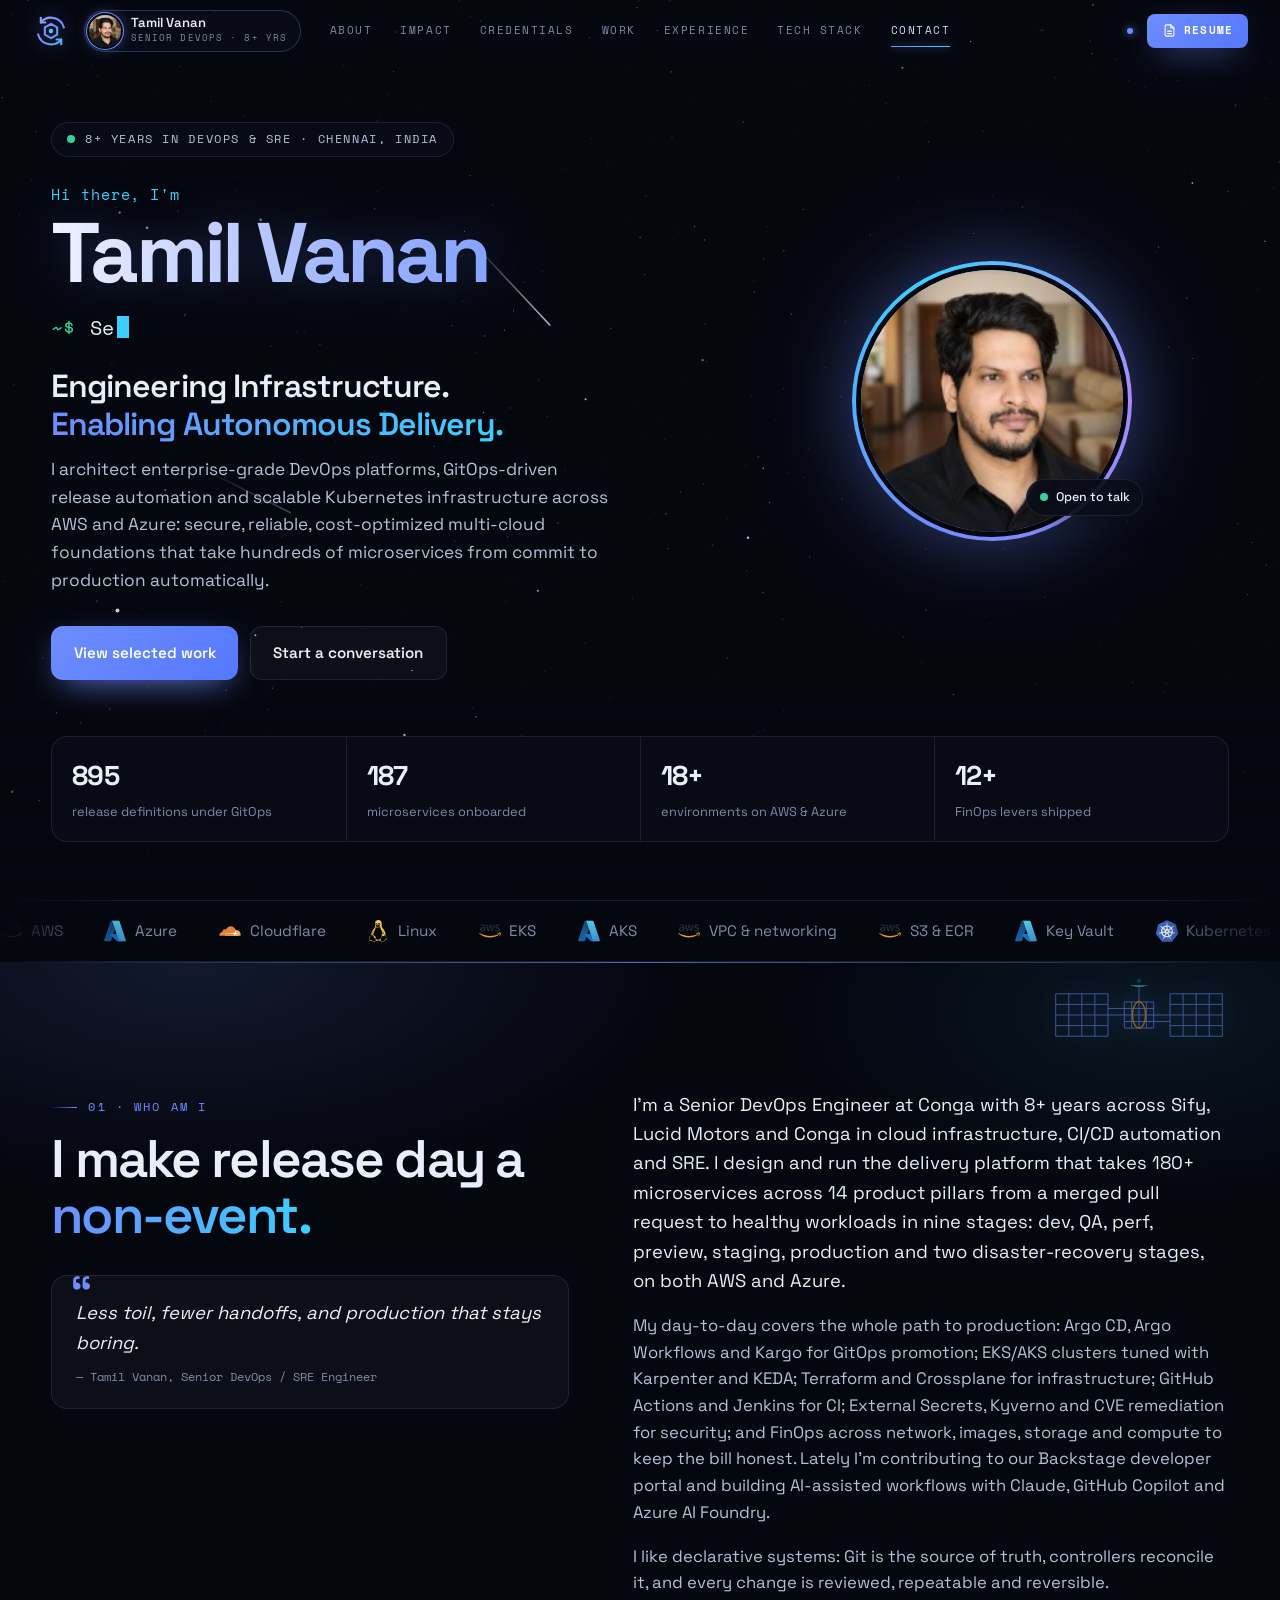
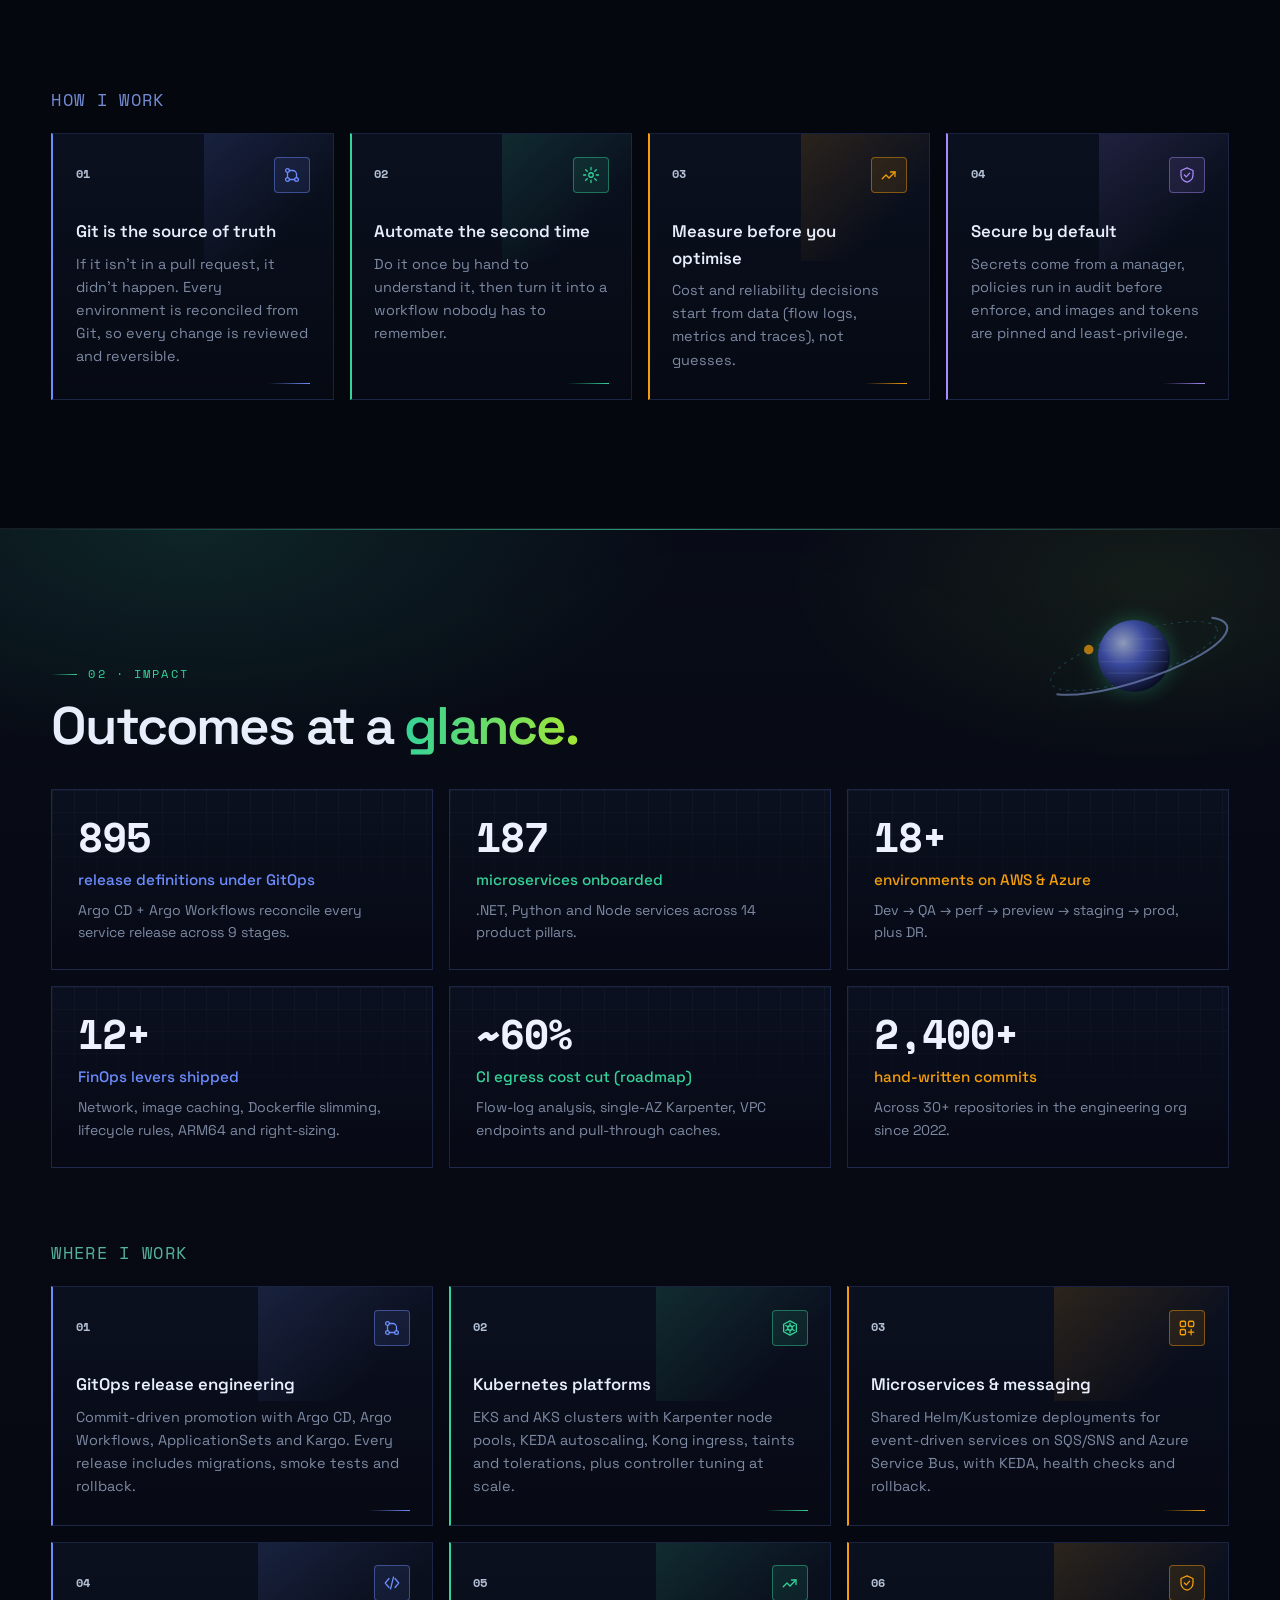
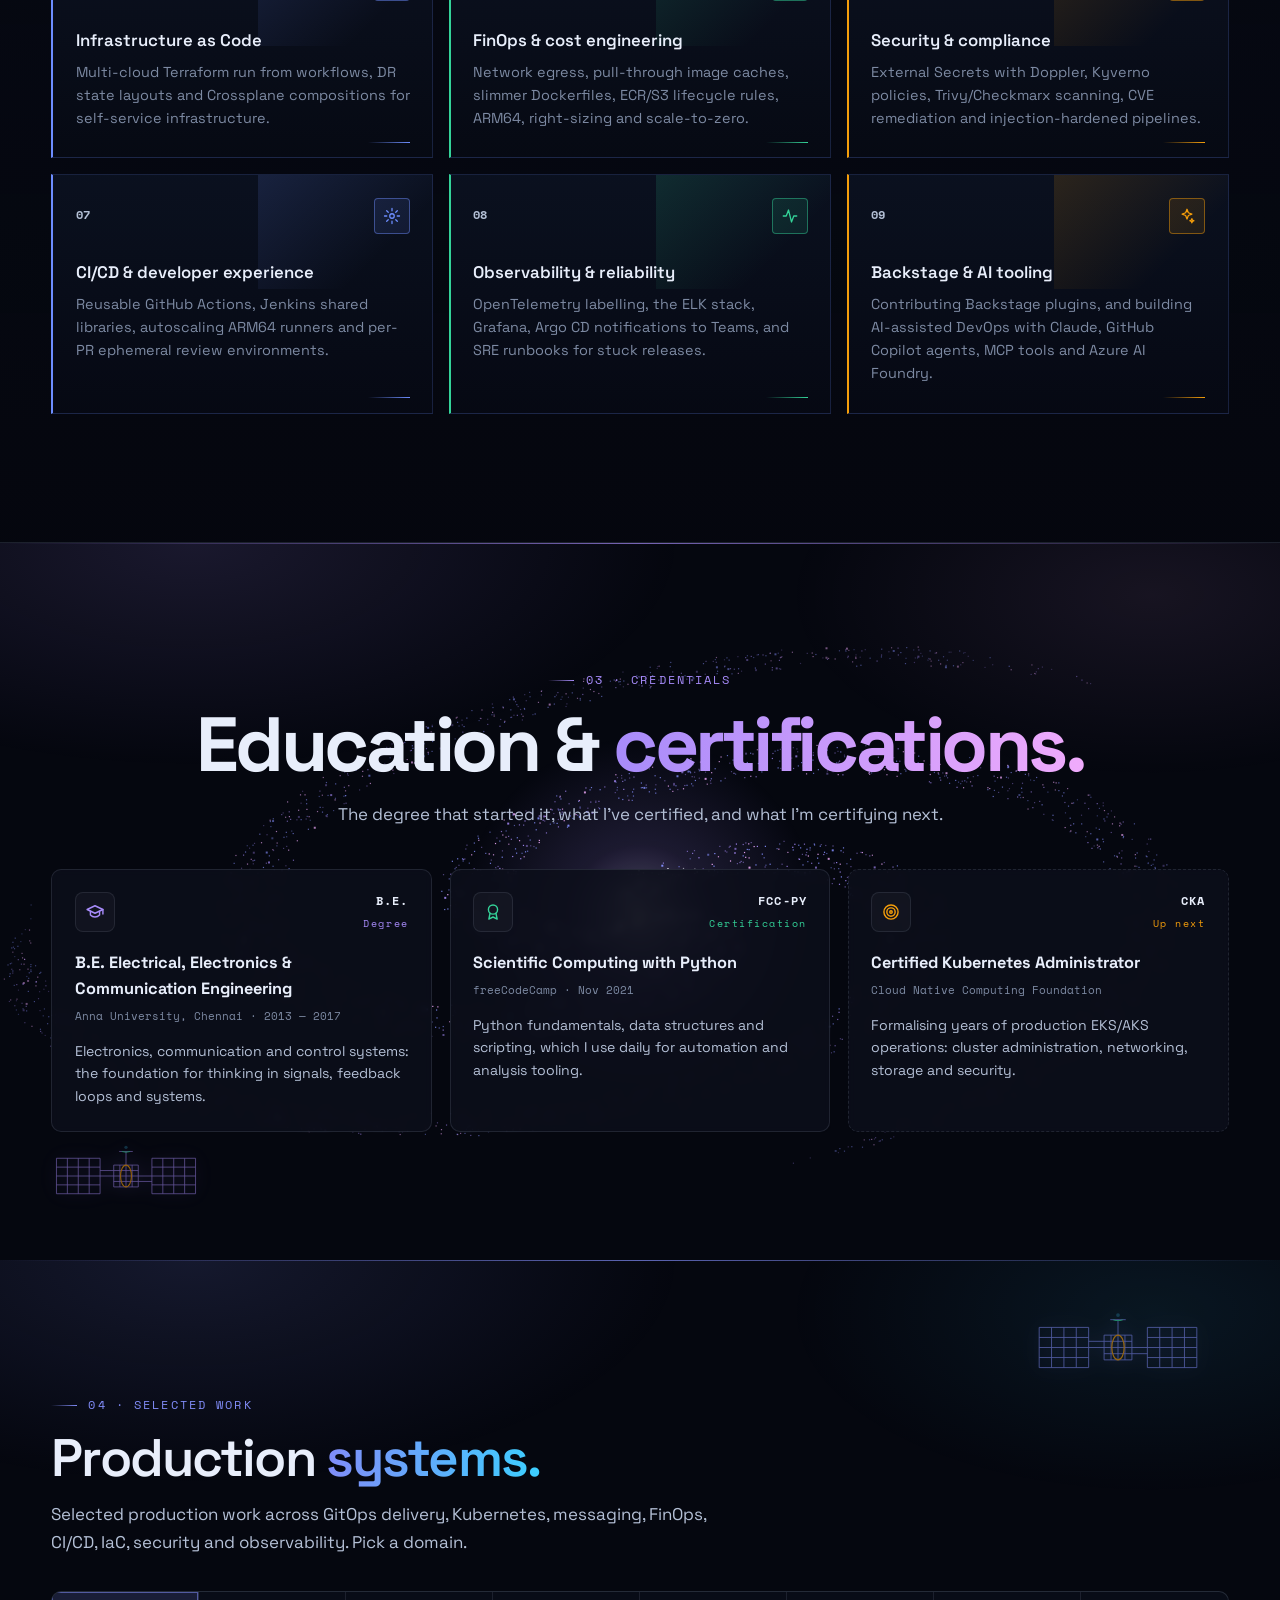
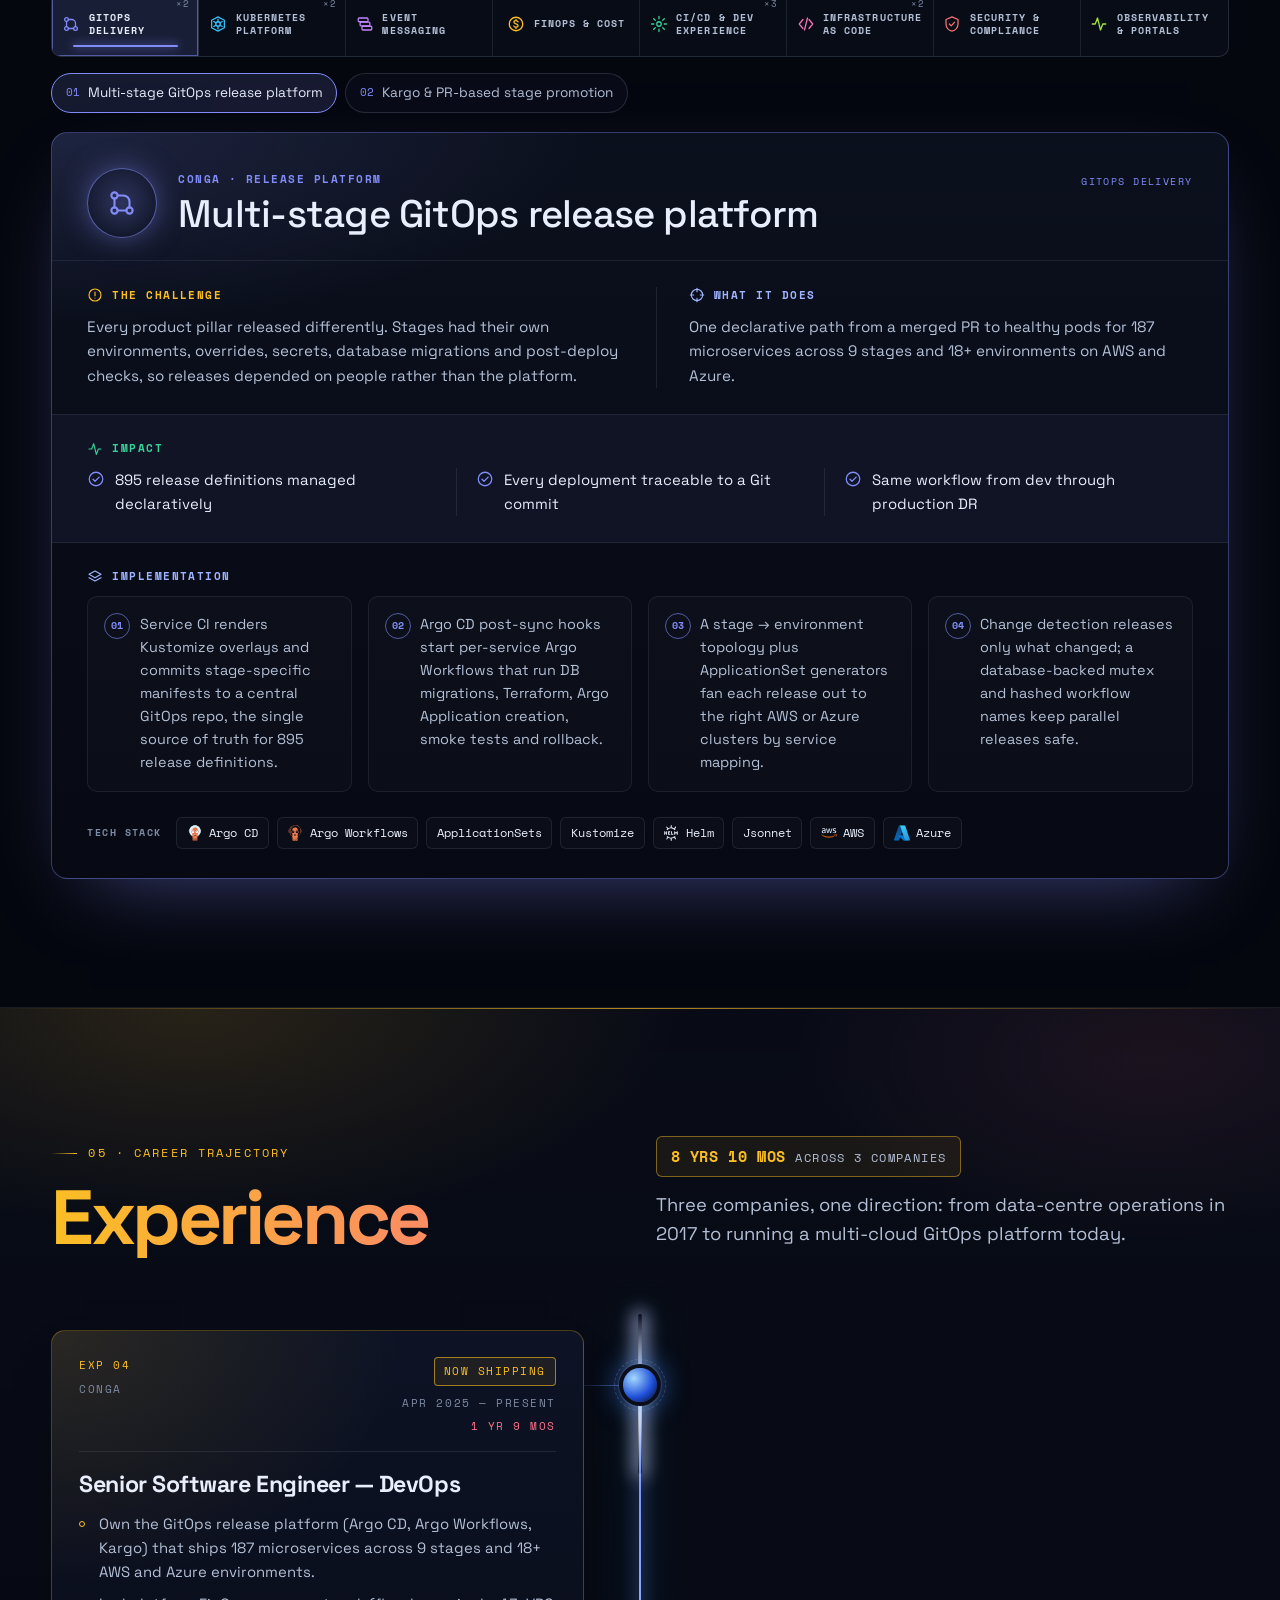
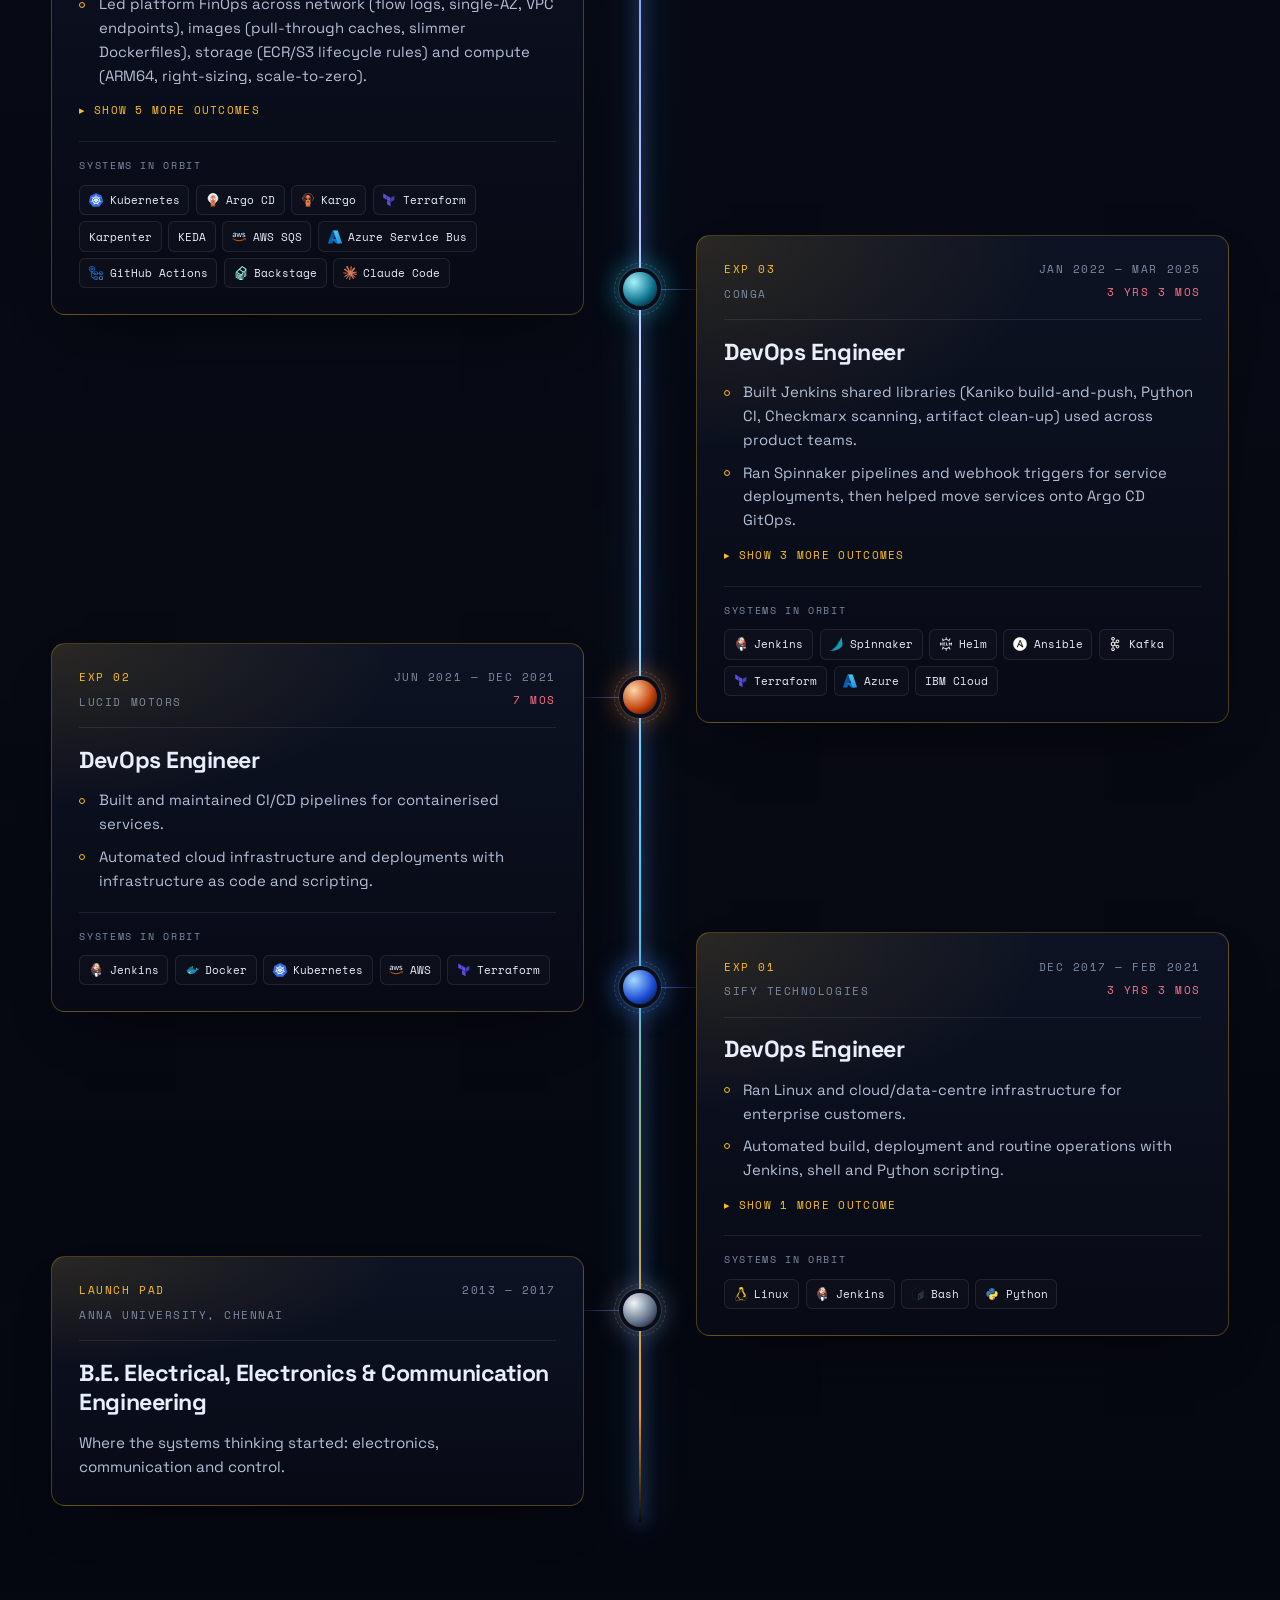
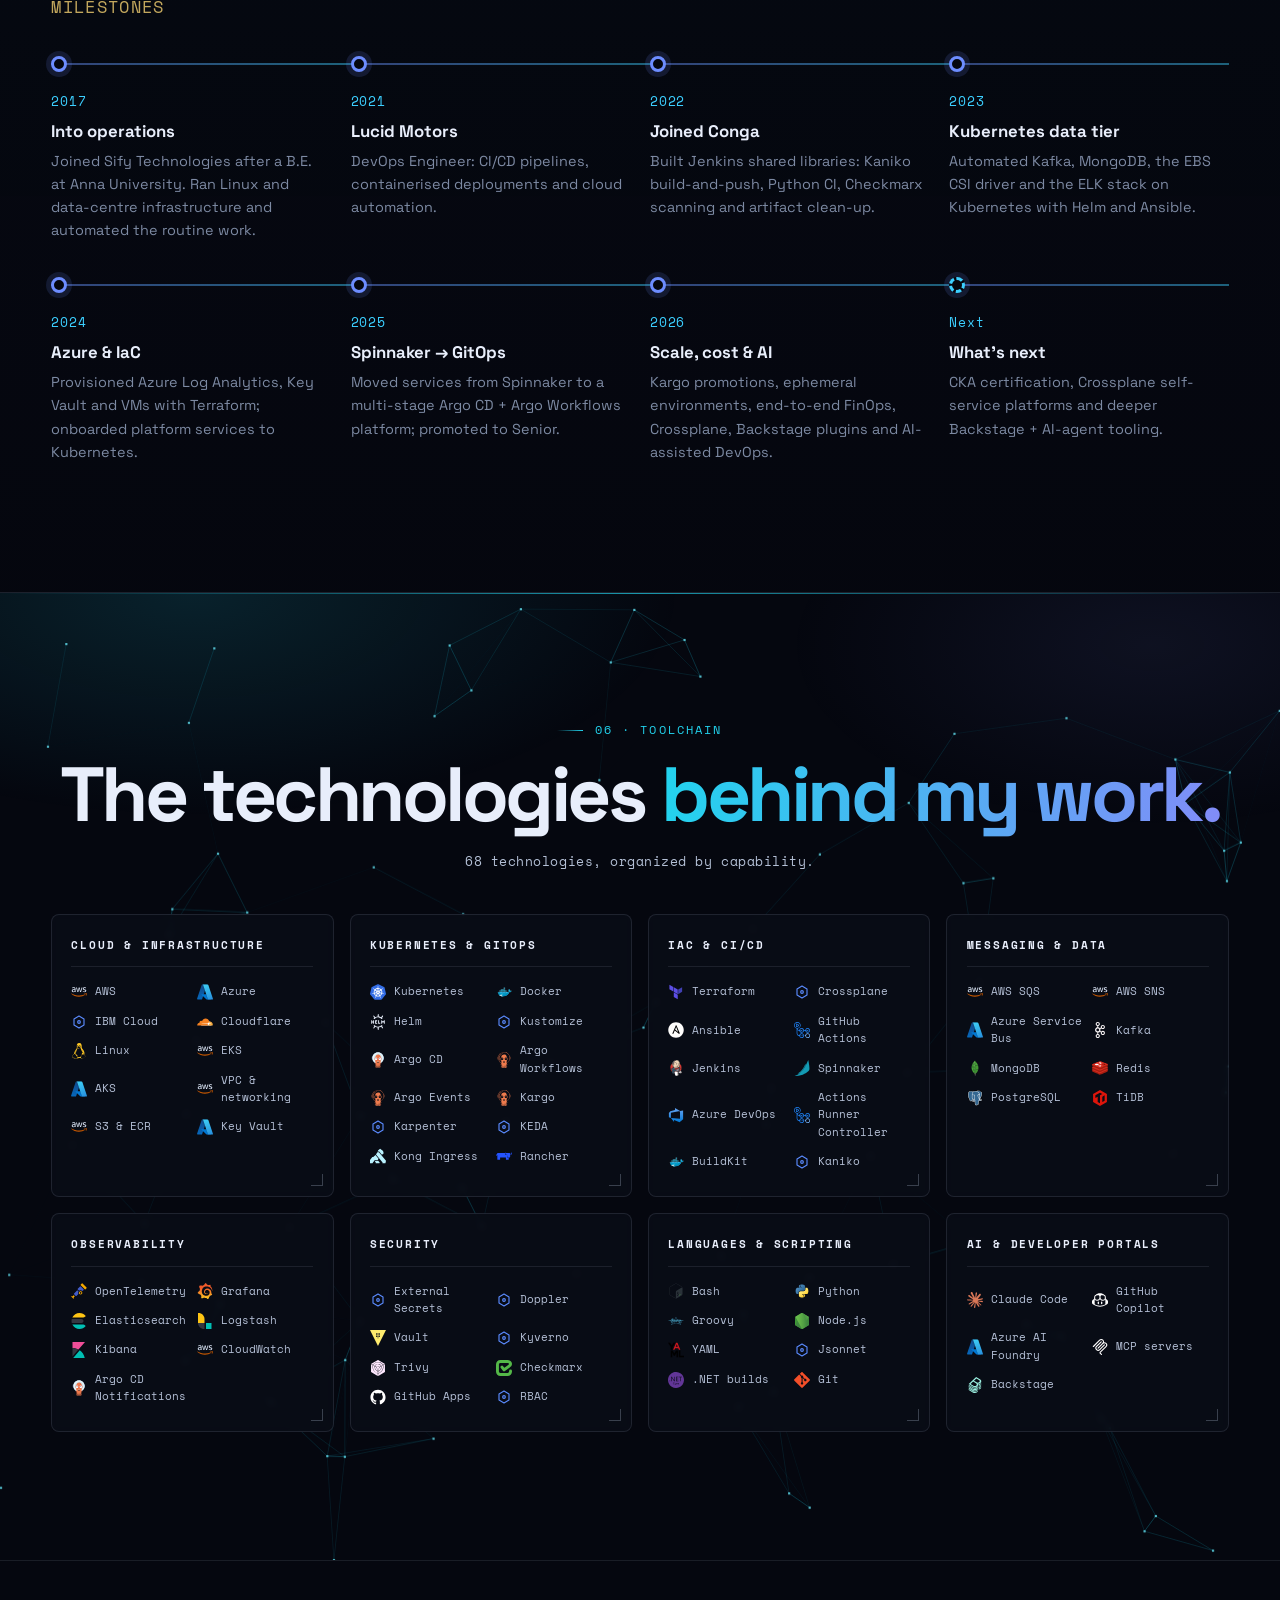
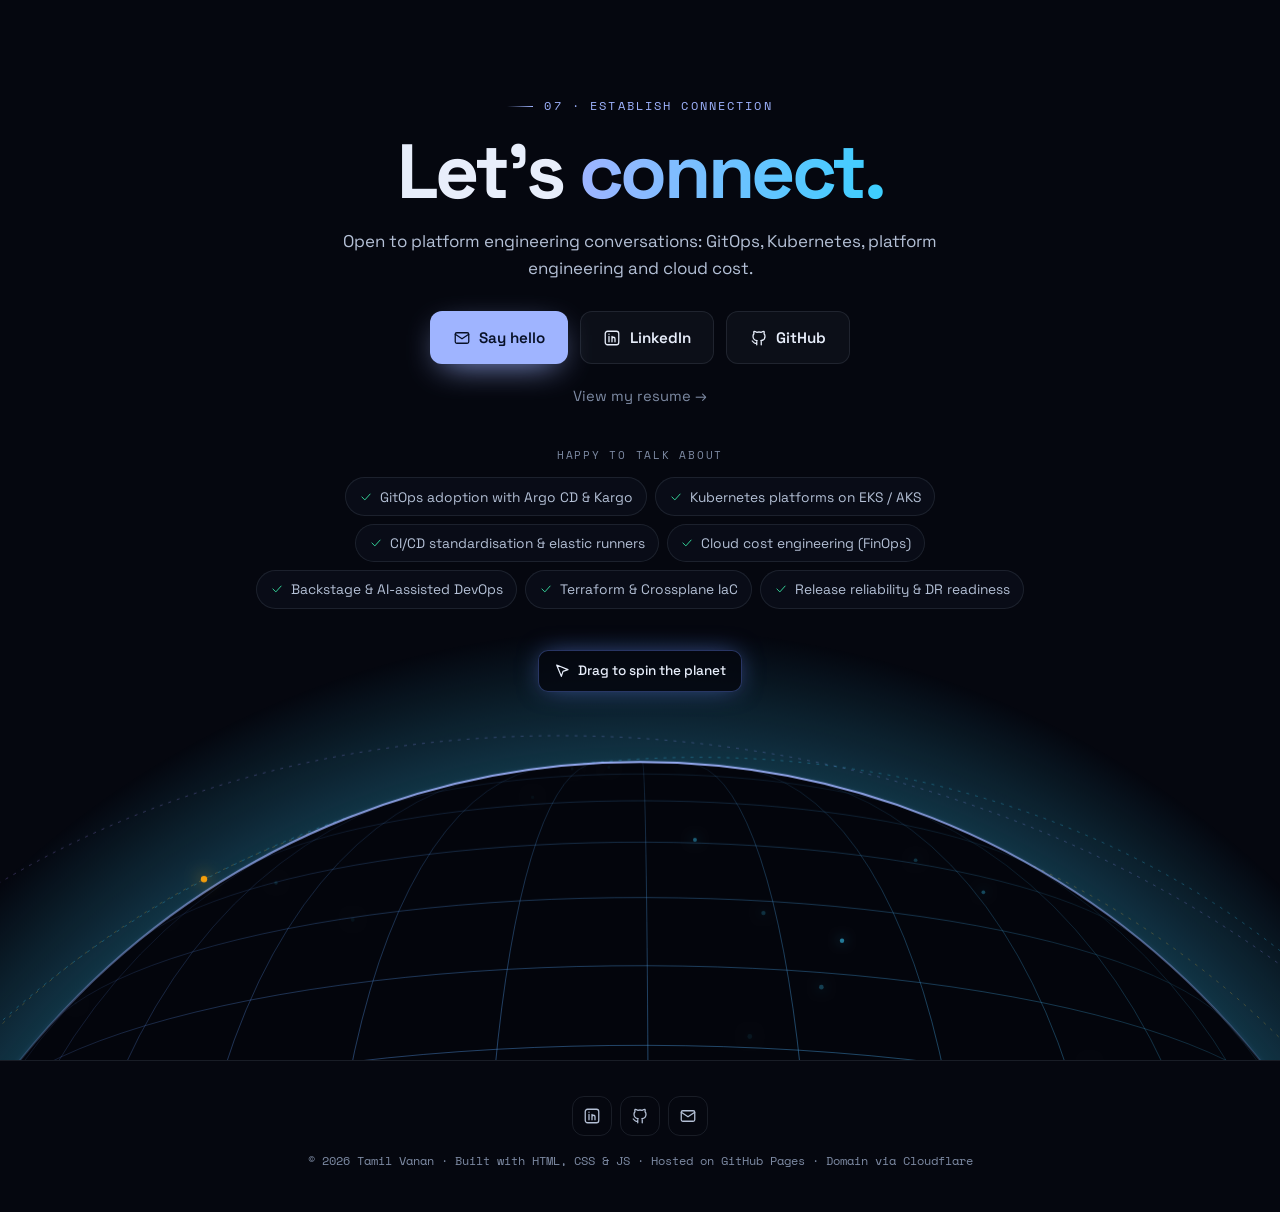
==== designs/orbit/index.html @ c8d8bc0e "Publish portfolio" ====
<!DOCTYPE html>
<html lang="en">
<head>
  <meta charset="UTF-8" />
  <meta name="viewport" content="width=device-width, initial-scale=1.0" />
  <meta name="robots" content="noindex" />
  <meta name="site-root" content="../../" />
  <title>Tamil Vanan — Senior DevOps & SRE Engineer</title>
  <meta name="description" content="Senior DevOps / SRE Engineer architecting GitOps-driven release automation, scalable Kubernetes infrastructure and cost-optimized multi-cloud foundations on AWS and Azure." />
  <meta name="theme-color" content="#05070f" />
  <link rel="icon" href="../../assets/img/favicon.svg" type="image/svg+xml" />
  <link rel="preconnect" href="https://fonts.googleapis.com" />
  <link rel="preconnect" href="https://fonts.gstatic.com" crossorigin />
  <link href="https://fonts.googleapis.com/css2?family=Space+Grotesk:wght@400;500;600;700&family=Space+Mono:wght@400;700&display=swap" rel="stylesheet" />
  <link rel="stylesheet" href="../../designs/orbit/style.css" />
</head>
<body>
  <canvas id="space" class="space" aria-hidden="true"></canvas>
  <svg width="0" height="0" style="position:absolute" aria-hidden="true">
    <defs>
      <symbol id="sat" viewBox="0 0 220 120">
        <g fill="none" stroke="currentColor" stroke-width="1.1" stroke-linejoin="round">
          <path d="M8 34h64v52H8zM8 47h64M8 60h64M8 73h64M24 34v52M40 34v52M56 34v52"/>
          <path d="M148 34h64v52h-64zM148 47h64M148 60h64M148 73h64M164 34v52M180 34v52M196 34v52"/>
          <path d="M72 60h20M128 60h20M72 52h20M128 68h20"/>
          <path d="M92 44h36v32H92zM92 52h36M92 60h36M92 68h36M101 44v32M110 44v32M119 44v32"/>
          <path d="M110 44V24M100 24h20"/>
        </g>
        <ellipse cx="110" cy="60" rx="8" ry="16" fill="none" stroke="#f59e0b" stroke-width="1.6"/>
        <path d="M104 24a12 8 0 0 0 12 0" fill="none" stroke="#34d399" stroke-width="1.4"/>
        <circle cx="110" cy="18" r="2.4" fill="#3ccfff"><animate attributeName="opacity" values="1;.2;1" dur="1.6s" repeatCount="indefinite"/></circle>
      </symbol>
      <symbol id="ringed" viewBox="0 0 200 200">
        <defs>
          <radialGradient id="rgBody" cx="35%" cy="32%" r="70%"><stop offset="0" stop-color="#c4d3ff"/><stop offset=".45" stop-color="#4c5fd5"/><stop offset="1" stop-color="#0b1030"/></radialGradient>
        </defs>
        <ellipse cx="100" cy="100" rx="92" ry="24" fill="none" stroke="#3ccfff" stroke-opacity=".35" stroke-dasharray="3 5" transform="rotate(-18 100 100)"/>
        <circle cx="100" cy="100" r="38" fill="url(#rgBody)"/>
        <path d="M66 94h68M64 106h72M70 82h60M72 118h56" stroke="#9fb4ff" stroke-opacity=".25" fill="none"/>
        <path d="M10 113a92 24 0 0 0 180 -26" fill="none" stroke="#9fb4ff" stroke-opacity=".7" stroke-width="2.2" transform="rotate(-18 100 100)"/>
        <g transform="rotate(-18 100 100)">
          <circle r="5" fill="#f59e0b"><animateMotion dur="11s" repeatCount="indefinite" path="M192,100 A92,24 0 1,1 8,100 A92,24 0 1,1 192,100"/></circle>
        </g>
      </symbol>
    </defs>
  </svg>

  <div class="boot" id="boot" aria-hidden="true">
    <div class="boot__inner">
      <p class="boot__title">TAMIL VANAN / PLATFORM ENGINEERING</p>
      <ol class="boot__steps">
        <li>resolving desired state</li>
        <li>syncing 895 manifests</li>
        <li>health checks</li>
        <li>portfolio ready</li>
      </ol>
      <div class="boot__bar"><span></span></div>
    </div>
  </div>

  <header class="nav" id="nav">
    <a href="#top" class="brand" aria-label="Tamil Vanan — back to top">
      <svg class="brand__logo" viewBox="0 0 40 40" width="38" height="38" fill="none" stroke="url(#brandGrad)" stroke-width="2.2" stroke-linecap="round" stroke-linejoin="round" aria-hidden="true">
        <defs><linearGradient id="brandGrad" x1="0" y1="0" x2="40" y2="40" gradientUnits="userSpaceOnUse"><stop offset="0" stop-color="#9fb4ff"/><stop offset=".5" stop-color="#6d8dff"/><stop offset="1" stop-color="#3ccfff"/></linearGradient></defs>
        <g class="brand__loop">
          <path d="M33.52 16.38A14 14 0 0 0 9.28 11"/><path d="M9.28 6v5h4.92"/>
          <path d="M6.48 23.62A14 14 0 0 0 30.72 29"/><path d="M30.72 34v-5h-4.92"/>
        </g>
        <path d="M20 12.5l6.5 3.75v7.5L20 27.5l-6.5-3.75v-7.5z"/>
        <circle cx="20" cy="20" r="2.3" fill="#3ccfff" stroke="none"/>
      </svg>
    </a>
    <button class="nav__me" id="navMe" type="button" aria-label="Open Tamil Vanan's profile card" tabindex="-1">
      <img id="navMeImg" alt="" width="34" height="34" />
      <span><b id="navMeName"></b><small id="navMeRole"></small></span>
    </button>
    <nav class="nav__links" id="navLinks" aria-label="Primary">
      <button class="menu-me" id="menuMe" type="button"><img id="menuMeImg" alt="" width="44" height="44" /><span><b id="menuMeName"></b><small id="menuMeRole"></small></span></button>
      <a href="#about">About</a><a href="#impact">Impact</a><a href="#credentials">Credentials</a><a href="#work">Work</a><a href="#experience">Experience</a><a href="#stack">Tech stack</a><a href="#contact">Contact</a>
    </nav>
    <div class="nav__cta">
      <span class="nav__section" id="navSection" aria-hidden="true"></span>
      <a class="btn btn--sm btn--primary" id="resumeBtn" target="_blank" rel="noopener" hidden></a>
      <button class="burger" id="burger" aria-label="Open navigation" aria-expanded="false" aria-controls="navLinks"><span></span><span></span></button>
    </div>
    <div class="progress" aria-hidden="true"><span id="progressBar"></span></div>
  </header>

  <dialog class="crew" id="crew" aria-labelledby="crewName">
    <button class="crew__close" id="crewClose" type="button" aria-label="Close profile card"></button>
    <div class="crew__photo"><img id="crewImg" alt="" /><span class="crew__scan" aria-hidden="true"></span></div>
    <div class="crew__body">
      <p class="crew__id" id="crewId"></p>
      <h2 class="crew__name" id="crewName"></h2>
      <p class="crew__role" id="crewRole"></p>
      <dl class="crew__stats" id="crewStats"></dl>
      <p class="crew__status"><span class="pulse"></span><span id="crewStatus"></span></p>
      <div class="crew__links" id="crewLinks"></div>
    </div>
  </dialog>

  <button class="to-top" id="toTop" aria-label="Back to top">
    <svg viewBox="0 0 56 56" aria-hidden="true">
      <circle class="to-top__dash" cx="28" cy="28" r="26.5"/>
      <circle class="to-top__track" cx="28" cy="28" r="22"/>
      <circle class="to-top__ring" id="toTopRing" cx="28" cy="28" r="22" pathLength="100"/>
    </svg>
    <svg class="to-top__arrow" viewBox="0 0 24 24" width="18" height="18" fill="none" stroke="currentColor" stroke-width="2" stroke-linecap="round" stroke-linejoin="round" aria-hidden="true"><path d="M12 19V5M6 11l6-6 6 6"/></svg>
  </button>

  <main id="top">
    <section class="hero" id="hero" data-theme="hero">
      <canvas id="globe" aria-hidden="true"></canvas>
      <div class="hero__grid">
        <div class="hero__copy">
          <p class="pill"><span class="pulse"></span><span id="heroEyebrow"></span></p>
          <p class="hero__hi">Hi there, I'm</p>
          <h1 class="hero__name" id="heroName"></h1>
          <p class="hero__roles"><span class="prompt" aria-hidden="true">~$</span> <span class="sr-only" id="rolesSr"></span><span id="typed" aria-hidden="true"></span><span class="caret" aria-hidden="true"></span></p>
          <p class="hero__headline" id="heroHeadline"></p>
          <p class="hero__tagline" id="heroTagline"></p>
          <div class="hero__cta" id="heroCta"></div>
        </div>
        <div class="hero__visual">
          <div class="avatar" id="avatar"></div>
        </div>
      </div>
      <div class="hero__stats" id="heroStats"></div>
    </section>

    <div class="marquee" aria-label="Technologies"><div class="marquee__track" id="marquee"></div></div>

    <section class="section" id="about" data-theme="about">
      <svg class="deco sat sat--about" aria-hidden="true"><use href="#sat"/></svg>
      <div class="wrap about">
        <div>
          <p class="kicker">01 · Who am I</p>
          <h2 class="h2" data-scramble>I make release day a <span class="grad">non-event.</span></h2>
          <figure class="quote"><blockquote id="quote"></blockquote><figcaption id="quoteBy"></figcaption></figure>
        </div>
        <div class="about__body" id="aboutBody"></div>
      </div>
      <div class="wrap">
        <h3 class="h3" data-scramble>How I work</h3>
        <ol class="cards cards--4" id="principles"></ol>
      </div>
    </section>

    <section class="section section--alt" id="impact" data-theme="impact">
      <svg class="deco ringed ringed--impact" aria-hidden="true"><use href="#ringed"/></svg>
      <div class="wrap">
        <p class="kicker">02 · Impact</p>
        <h2 class="h2" data-scramble>Outcomes at a <span class="grad">glance.</span></h2>
        <div class="metrics" id="metrics"></div>
        <h3 class="h3" data-scramble>Where I work</h3>
        <div class="cards cards--3" id="focus"></div>
      </div>
    </section>

    <section class="section credentials" id="credentials" data-theme="credentials">
      <canvas id="galaxy" aria-hidden="true"></canvas>
      <svg class="deco sat sat--creds" aria-hidden="true"><use href="#sat"/></svg>
      <div class="wrap">
        <p class="kicker center">03 · Credentials</p>
        <h2 class="h2 h2--xl center" data-scramble>Education &amp; <span class="grad">certifications.</span></h2>
        <p class="lead center lead--center">The degree that started it, what I've certified, and what I'm certifying next.</p>
        <div class="certs" id="certs"></div>
      </div>
    </section>

    <section class="section" id="work" data-theme="work">
      <svg class="deco sat sat--work" aria-hidden="true"><use href="#sat"/></svg>
      <div class="wrap">
        <p class="kicker">04 · Selected work</p>
        <h2 class="h2" data-scramble>Production <span class="grad">systems.</span></h2>
        <p class="lead">Selected production work across GitOps delivery, Kubernetes, messaging, FinOps, CI/CD, IaC, security and observability. Pick a domain.</p>
        <div class="tabs" id="tabs" role="tablist" aria-label="Project domains"></div>
        <div class="picker" id="picker" aria-label="Projects in this domain"></div>
        <article class="case" id="case" role="tabpanel" aria-live="polite"></article>
        <div id="labsWrap" hidden>
          <h3 class="h3">Open-source labs</h3>
          <div class="labs" id="labs"></div>
        </div>
      </div>
    </section>

    <section class="section section--alt" id="experience" data-theme="experience">
      <div class="wrap">
        <div class="xp-head">
          <div>
            <p class="kicker">05 · Career trajectory</p>
            <h2 class="h2 h2--xl grad" data-scramble>Experience</h2>
          </div>
          <div>
            <p class="xp-total" id="xpTotal"></p>
            <p class="lead" id="journeyIntro"></p>
          </div>
        </div>
        <ol class="beam" id="beam"></ol>
        <h3 class="h3" data-scramble>Milestones</h3>
        <ol class="journey" id="journey"></ol>
      </div>
    </section>

    <section class="section stack" id="stack" data-theme="stack">
      <canvas id="plexus" aria-hidden="true"></canvas>
      <div class="wrap">
        <p class="kicker center">06 · Toolchain</p>
        <h2 class="h2 h2--xl center" data-scramble>The technologies <span class="grad">behind my work.</span></h2>
        <p class="stack__sub" id="stackSub"></p>
        <div class="skills" id="skills"></div>
      </div>
    </section>

    <section class="contact" id="contact" data-theme="contact">
      <canvas id="planet" aria-hidden="true"></canvas>
      <div class="wrap contact__inner">
        <p class="kicker">07 · Establish connection</p>
        <h2 class="h2 h2--xl" data-scramble>Let's <span class="grad">connect.</span></h2>
        <p class="lead" id="available"></p>
        <div class="cta__links" id="contactLinks"></div>
        <a class="resume-link" id="resumeLink" target="_blank" rel="noopener" hidden>View my resume <span aria-hidden="true">→</span></a>
        <p class="cta__h">Happy to talk about</p>
        <ul class="talk" id="talk"></ul>
        <p class="drag-hint" id="dragHint"><svg viewBox="0 0 24 24" width="16" height="16" fill="none" stroke="currentColor" stroke-width="1.8" stroke-linecap="round" stroke-linejoin="round" aria-hidden="true"><path d="M4 3l7 17 2.5-7.5L21 10z"/></svg>Drag to spin the planet</p>
        <form class="form" id="contactForm" hidden novalidate>
          <p class="form__title">Send a message</p>
          <div class="form__row">
            <label>Name<input name="name" autocomplete="name" required maxlength="100" /></label>
            <label>Email<input name="email" type="email" autocomplete="email" required maxlength="200" /></label>
          </div>
          <label>Subject<input name="subject" maxlength="150" placeholder="Platform engineering role, GitOps question…" /></label>
          <label>Message<textarea name="message" rows="5" required maxlength="4000"></textarea></label>
          <input class="hp" name="_gotcha" tabindex="-1" autocomplete="off" aria-hidden="true" />
          <button class="btn btn--primary" type="submit" id="formBtn"></button>
          <p class="form__status" id="formStatus" role="status"></p>
        </form>
      </div>
    </section>
  </main>

  <footer class="footer"><div class="footer__social" id="social"></div><p id="footer"></p></footer>

  <script src="../../assets/content.js"></script>
  <script src="../../assets/shared.js"></script>
  <script src="../../designs/orbit/app.js"></script>
</body>
</html>
---- designs/orbit/style.css ----
:root {
  --bg: #05070f;
  --bg-2: #0a0e1a;
  --card: rgba(148, 163, 184, 0.055);
  --card-2: rgba(148, 163, 184, 0.09);
  --line: rgba(148, 163, 184, 0.14);
  --text: #e8eefb;
  --soft: #b4c0d6;
  --muted: #7d8aa3;
  --a1: #6d8dff;
  --a2: #3ccfff;
  --ok: #34d399;
  --r: 16px;
  --sans: "Space Grotesk", system-ui, sans-serif;
  --mono: "Space Mono", ui-monospace, monospace;
}
*, *::before, *::after { box-sizing: border-box; }
[hidden] { display: none !important; }
html { scroll-behavior: smooth; scroll-padding-top: 72px; }
body { margin: 0; background: var(--bg); color: var(--text); font-family: var(--sans); line-height: 1.6; -webkit-font-smoothing: antialiased; }
a { color: inherit; text-decoration: none; }
img { max-width: 100%; }
.grad { background: linear-gradient(92deg, var(--sc, var(--a1)), var(--sc2, var(--a2))); -webkit-background-clip: text; background-clip: text; color: transparent; }
/* Each section gets its own accent so the page reads as distinct chapters */
[data-theme] { --sc: #6d8dff; --sc2: #3ccfff; }
[data-theme="impact"] { --sc: #34d399; --sc2: #a3e635; }
[data-theme="credentials"] { --sc: #a78bfa; --sc2: #f0abfc; }
[data-theme="experience"] { --sc: #fbbf24; --sc2: #fb7185; }
[data-theme="stack"] { --sc: #22d3ee; --sc2: #818cf8; }
[data-theme="contact"] { --sc: #9fb4ff; --sc2: #3ccfff; }
@property --sc { syntax: "<color>"; inherits: true; initial-value: #6d8dff; }
@property --sc2 { syntax: "<color>"; inherits: true; initial-value: #3ccfff; }
@property --nc { syntax: "<color>"; inherits: true; initial-value: #6d8dff; }
#work { transition: --sc .5s, --sc2 .5s; }
.nav { transition: background .3s, --nc .5s; }
.wrap { width: min(1180px, 92vw); margin: 0 auto; }
.kicker { display: inline-flex; align-items: center; gap: .7rem; font-family: var(--mono); font-size: .74rem; letter-spacing: .18em; text-transform: uppercase; color: var(--sc, var(--a2)); margin: 0 0 .9rem; }
.kicker::before { content: ""; width: 26px; height: 1px; background: linear-gradient(90deg, transparent, var(--sc, var(--a2))); }
p.kicker.center { display: flex; justify-content: center; }
.h2 { font-size: clamp(2rem, 4.4vw, 3.3rem); line-height: 1.06; letter-spacing: -.035em; margin: 0 0 1rem; font-weight: 600; }
.h2--xl { font-size: clamp(2.7rem, 6.4vw, 4.8rem); font-weight: 700; letter-spacing: -.045em; }
.h3 { font-size: 1.05rem; font-weight: 500; color: var(--muted); margin: 4.5rem 0 1.25rem; font-family: var(--mono); letter-spacing: .08em; text-transform: uppercase; }
.lead { color: var(--soft); max-width: 680px; font-size: 1.06rem; margin: 0 0 1rem; }
.lead--center { margin-left: auto; margin-right: auto; }
.section { padding: clamp(4.5rem, 10vw, 8rem) 0; position: relative; }
.section--alt { background: linear-gradient(180deg, rgba(10, 14, 26, .72), rgba(5, 7, 15, .35)); border-block: 1px solid var(--line); }
.section > .wrap { position: relative; z-index: 1; }
.section[data-theme]::before { content: ""; position: absolute; inset: 0 0 auto; height: 520px; pointer-events: none; background: radial-gradient(700px 320px at 15% 0%, color-mix(in srgb, var(--sc) 13%, transparent), transparent 70%), radial-gradient(520px 260px at 90% 10%, color-mix(in srgb, var(--sc2) 8%, transparent), transparent 70%); }
.section[data-theme]::after { content: ""; position: absolute; left: 0; right: 0; top: 0; height: 1px; background: linear-gradient(90deg, transparent, color-mix(in srgb, var(--sc) 70%, transparent), transparent); }
.h3 { color: color-mix(in srgb, var(--sc, #7d8aa3) 55%, var(--muted)); }
.center { text-align: center; }
.h2.center { margin-left: auto; margin-right: auto; }

/* Live space background */
.space { position: fixed; inset: 0; z-index: -1; width: 100%; height: 100%; pointer-events: none; }
.deco { position: absolute; z-index: 0; pointer-events: none; opacity: .6; color: var(--sc, #5b8cff); filter: drop-shadow(0 0 10px color-mix(in srgb, var(--sc, #5b8cff) 45%, transparent)); }
.sat { width: 220px; height: 120px; animation: drift 26s ease-in-out infinite; }
.sat--about { top: .25rem; right: 4%; width: 180px; height: 98px; }
.sat--creds { bottom: 6%; left: 4%; width: 150px; height: 82px; animation-duration: 32s; animation-direction: reverse; }
.sat--work { top: 3%; right: 6%; width: 170px; height: 93px; animation-duration: 30s; }
.ringed { width: 190px; height: 190px; top: 2%; right: 4%; animation: bob 14s ease-in-out infinite; opacity: .7; }
@keyframes drift { 0%, 100% { transform: translate(0, 0) rotate(-10deg) } 25% { transform: translate(-26px, 14px) rotate(-4deg) } 50% { transform: translate(-48px, -6px) rotate(6deg) } 75% { transform: translate(-18px, -18px) rotate(-2deg) } }
@keyframes bob { 0%, 100% { transform: translateY(0) } 50% { transform: translateY(-14px) } }

/* Text scramble */
.scr { color: var(--a2); text-shadow: 0 0 10px rgba(60, 207, 255, .55); -webkit-text-fill-color: currentColor; }
.scr--b { color: #34d399; text-shadow: 0 0 10px rgba(52, 211, 153, .5); }
.scr--c { color: #9fb4ff; }

/* Boot */
.boot { position: fixed; inset: 0; z-index: 100; display: grid; place-items: center; background: var(--bg); font-family: var(--mono); transition: opacity .5s, visibility .5s; }
.boot.done { opacity: 0; visibility: hidden; }
.boot__inner { width: min(420px, 86vw); }
.boot__title { font-size: .7rem; letter-spacing: .22em; color: var(--muted); margin: 0 0 1.2rem; }
.boot__steps { list-style: none; padding: 0; margin: 0 0 1.4rem; font-size: .85rem; color: var(--soft); }
.boot__steps li { opacity: 0; animation: fadeUp .3s forwards; padding: .15rem 0; }
.boot__steps li::before { content: "✓ "; color: var(--ok); }
.boot__steps li:nth-child(2) { animation-delay: .25s } .boot__steps li:nth-child(3) { animation-delay: .5s } .boot__steps li:nth-child(4) { animation-delay: .75s }
.boot__bar { height: 2px; background: var(--line); overflow: hidden; border-radius: 2px; }
.boot__bar span { display: block; height: 100%; width: 0; background: linear-gradient(90deg, var(--a1), var(--a2)); animation: grow 1.1s ease forwards; }
@keyframes fadeUp { from { opacity: 0; transform: translateY(4px) } to { opacity: 1; transform: none } }
@keyframes grow { to { width: 100% } }

/* Nav */
.nav { position: fixed; inset: 0 0 auto; z-index: 50; display: grid; grid-template-columns: 1fr auto 1fr; align-items: center; gap: 1rem; height: 62px; padding: 0 clamp(1rem, 3vw, 2rem); transition: background .3s; }
.nav.scrolled { background: rgba(5, 7, 15, .84); backdrop-filter: blur(14px); }
.brand { display: inline-flex; width: max-content; border-radius: 10px; }
.brand__logo { display: block; filter: drop-shadow(0 0 10px rgba(109, 141, 255, .4)); }
.brand__loop { transform-origin: 20px 20px; transition: transform .9s cubic-bezier(.2, .8, .2, 1); }
.brand:hover .brand__loop, .brand:focus-visible .brand__loop { transform: rotate(180deg); }
.nav__links { display: flex; gap: clamp(1rem, 2.2vw, 1.9rem); }
.nav__links a { position: relative; font-family: var(--mono); font-size: .68rem; letter-spacing: .14em; text-transform: uppercase; color: var(--muted); padding: .45rem 0; transition: color .2s; }
.nav__links a:hover, .nav__links a.is-active { color: var(--text); }
.nav__links a.is-active::after { content: ""; position: absolute; left: 0; right: 0; bottom: 0; height: 1px; background: linear-gradient(90deg, var(--nc, var(--a1)), var(--nc2, var(--a2))); box-shadow: 0 0 8px var(--nc, var(--a1)); }
.nav__links a.is-active { color: color-mix(in srgb, var(--nc, #fff) 35%, #fff); }
.nav__cta { display: flex; gap: .9rem; align-items: center; justify-content: flex-end; }
.nav > .brand { grid-column: 1; grid-row: 1; justify-self: start; }
.nav__me { grid-column: 1; grid-row: 1; justify-self: start; margin-left: 52px; display: inline-flex; align-items: center; gap: .6rem; padding: .25rem .8rem .25rem .25rem; border: 1px solid rgba(109, 141, 255, .3); border-radius: 999px; background: rgba(10, 14, 26, .7); color: var(--text); font: inherit; text-align: left; cursor: zoom-in; opacity: 0; transform: translateX(-10px); pointer-events: none; transition: opacity .35s, transform .35s, border-color .2s; }
.nav.scrolled.past-hero .nav__me { opacity: 1; transform: none; pointer-events: auto; }
.nav__me:hover { border-color: var(--a2); }
.nav__me img { width: 32px; height: 32px; border-radius: 50%; object-fit: cover; box-shadow: 0 0 0 2px var(--bg), 0 0 0 3px var(--a1), 0 0 14px rgba(109, 141, 255, .55); }
.nav__me b { display: block; font-size: .82rem; font-weight: 600; line-height: 1.1; }
.nav__me small { display: block; font-family: var(--mono); font-size: .58rem; letter-spacing: .12em; text-transform: uppercase; color: var(--muted); }
.nav__section { display: inline-flex; align-items: center; gap: .5rem; font-family: var(--mono); font-size: .62rem; letter-spacing: .16em; text-transform: uppercase; color: var(--muted); opacity: 0; transition: opacity .3s; white-space: nowrap; }
.nav.scrolled .nav__section:not(:empty) { opacity: 1; }
.nav__section::before { content: ""; width: 6px; height: 6px; border-radius: 50%; background: var(--ok); box-shadow: 0 0 8px var(--ok); animation: blink 1.4s steps(1) infinite; }
.nav__section b { color: var(--nc, var(--a2)); font-weight: 400; }
.nav__section::before { background: var(--nc, var(--ok)) !important; box-shadow: 0 0 8px var(--nc, var(--ok)) !important; }
.menu-me { display: none; }
.logo-inv { filter: invert(1) hue-rotate(180deg) brightness(1.1); }

/* Profile card */
.crew { width: min(760px, 94vw); padding: 0; border: 1px solid rgba(109, 141, 255, .45); border-radius: 22px; background: radial-gradient(120% 90% at 0% 0%, rgba(109, 141, 255, .18), transparent 55%), #070b16; color: var(--text); box-shadow: 0 0 0 1px rgba(60, 207, 255, .08), 0 40px 120px -20px rgba(0, 0, 0, .85), 0 0 80px -30px rgba(109, 141, 255, .7); overflow: hidden; }
.crew[open] { display: grid; grid-template-columns: 1fr 1.15fr; animation: crewIn .45s cubic-bezier(.2, .8, .2, 1); }
.crew::backdrop { background: rgba(2, 4, 10, .72); backdrop-filter: blur(6px); }
@keyframes crewIn { from { opacity: 0; transform: translateY(16px) scale(.97) } }
.crew__photo { position: relative; min-height: 360px; overflow: hidden; display: grid; place-items: center; background: radial-gradient(circle at 50% 50%, rgba(109, 141, 255, .22), transparent 62%), linear-gradient(rgba(148, 163, 184, .05) 1px, transparent 1px) 0 0 / 100% 24px, linear-gradient(90deg, rgba(148, 163, 184, .05) 1px, transparent 1px) 0 0 / 24px 100%, #070b18; border-right: 1px solid var(--line); }
.crew__photo img { position: relative; z-index: 1; width: 200px; height: 200px; border-radius: 50%; object-fit: cover; box-shadow: 0 0 0 4px #070b18, 0 0 0 6px var(--a1), 0 0 60px -6px rgba(109, 141, 255, .8); }
.crew__photo::before, .crew__photo::after { content: ""; position: absolute; left: 50%; top: 50%; border-radius: 50%; border: 1px dashed rgba(60, 207, 255, .45); animation: spin 18s linear infinite; }
.crew__photo::before { width: 250px; height: 250px; margin: -125px 0 0 -125px; }
.crew__photo::after { width: 300px; height: 300px; margin: -150px 0 0 -150px; border-style: dotted; border-color: rgba(167, 139, 250, .35); animation-direction: reverse; animation-duration: 26s; }
.crew__scan { position: absolute; left: 0; right: 0; height: 30%; background: linear-gradient(180deg, transparent, rgba(60, 207, 255, .16), transparent); animation: scan 3.2s linear infinite; z-index: 1; }
@keyframes scan { from { top: -30% } to { top: 100% } }
.crew__body { padding: 2rem 2rem 1.8rem 1.8rem; }
.crew__id { margin: 0 0 1rem; font-family: var(--mono); font-size: .64rem; letter-spacing: .18em; text-transform: uppercase; color: var(--a2); }
.crew__name { margin: 0; font-size: 2.2rem; letter-spacing: -.04em; line-height: 1.05; }
.crew__role { margin: .4rem 0 1.3rem; color: var(--soft); }
.crew__stats { display: grid; grid-template-columns: 1fr 1fr; gap: .9rem 1rem; margin: 0 0 1.3rem; padding: 1rem 0; border-block: 1px solid var(--line); }
.crew__stats dt { font-family: var(--mono); font-size: .58rem; letter-spacing: .16em; text-transform: uppercase; color: var(--muted); }
.crew__stats dd { margin: .2rem 0 0; font-weight: 600; font-size: .95rem; }
.crew__status { display: flex; align-items: center; gap: .55rem; margin: 0 0 1.3rem; font-size: .88rem; color: var(--soft); }
.crew__links { display: flex; flex-wrap: wrap; gap: .5rem; }
.crew__links .btn { padding: .6rem .95rem; font-size: .85rem; }
.crew__close { position: absolute; top: .9rem; right: .9rem; z-index: 2; width: 36px; height: 36px; display: grid; place-items: center; border-radius: 10px; border: 1px solid var(--line); background: rgba(5, 7, 15, .8); color: var(--text); cursor: pointer; }
.crew__close:hover { border-color: var(--a2); }
.avatar { cursor: zoom-in; }
.progress { position: absolute; left: 0; right: 0; bottom: 0; height: 2px; background: linear-gradient(90deg, rgba(109, 141, 255, .08), rgba(159, 180, 255, .28) 50%, rgba(109, 141, 255, .08)); opacity: 0; transition: opacity .3s; }
.nav.scrolled .progress { opacity: 1; }
.progress span { display: block; height: 100%; transform-origin: 0 50%; transform: scaleX(0); background: linear-gradient(90deg, #dbe4ff, var(--a1) 28%, var(--a2) 55%, #a78bfa 78%, #f59e0b); box-shadow: 0 0 12px rgba(60, 207, 255, .55); }
.burger { display: none; width: 40px; height: 40px; border-radius: 12px; border: 1px solid var(--line); background: transparent; flex-direction: column; justify-content: center; align-items: center; gap: 5px; cursor: pointer; }
.burger span { width: 16px; height: 1.5px; background: var(--text); transition: transform .2s; }
.burger[aria-expanded="true"] span:first-child { transform: translateY(3.3px) rotate(45deg) }
.burger[aria-expanded="true"] span:last-child { transform: translateY(-3.3px) rotate(-45deg) }

/* Back to top */
.to-top { position: fixed; right: clamp(1rem, 3vw, 2rem); bottom: clamp(1rem, 3vw, 2rem); z-index: 45; width: 56px; height: 56px; border: 0; padding: 0; border-radius: 50%; background: rgba(10, 14, 26, .88); backdrop-filter: blur(8px); color: var(--text); cursor: pointer; display: grid; place-items: center; opacity: 0; transform: translateY(14px) scale(.9); pointer-events: none; transition: opacity .3s, transform .3s, box-shadow .3s; box-shadow: 0 0 28px -6px rgba(109, 141, 255, .55); }
.to-top.show { opacity: 1; transform: none; pointer-events: auto; }
.to-top:hover { box-shadow: 0 0 36px -4px rgba(60, 207, 255, .7); }
.to-top:focus-visible { outline: 2px solid var(--a2); outline-offset: 3px; }
.to-top > svg:first-child { position: absolute; inset: 0; width: 100%; height: 100%; transform: rotate(-90deg); overflow: visible; }
.to-top circle { fill: none; }
.to-top__dash { stroke: rgba(109, 141, 255, .5); stroke-width: 1; stroke-dasharray: 2 3; transform-origin: 28px 28px; animation: spin 20s linear infinite; }
.to-top__track { stroke: rgba(148, 163, 184, .18); stroke-width: 2; }
.to-top__ring { stroke: var(--a2); stroke-width: 2; stroke-linecap: round; stroke-dasharray: 100; stroke-dashoffset: 100; }
.to-top__arrow { position: relative; transition: transform .2s; }
.to-top:hover .to-top__arrow { transform: translateY(-2px); }
@keyframes spin { to { transform: rotate(360deg) } }

/* Buttons */
.btn { display: inline-flex; align-items: center; gap: .55rem; padding: .85rem 1.4rem; border-radius: 12px; font-weight: 600; font-size: .95rem; transition: transform .15s, box-shadow .25s, background .25s, border-color .25s; }
.btn:hover { transform: translateY(-2px); }
.btn--primary { background: linear-gradient(135deg, var(--a1), #5578ff); color: #fff; box-shadow: 0 10px 34px -12px var(--a1); }
.btn--primary:hover { box-shadow: 0 14px 40px -10px var(--a1); }
.btn--ghost { border: 1px solid var(--line); background: var(--card); }
.btn--ghost:hover { border-color: var(--a1); }
.btn--sm { padding: .5rem .9rem; font-size: .68rem; font-family: var(--mono); letter-spacing: .12em; text-transform: uppercase; border-radius: 8px; gap: .45rem; }

/* Hero */
.sr-only { position: absolute; width: 1px; height: 1px; padding: 0; margin: -1px; overflow: hidden; clip: rect(0 0 0 0); white-space: nowrap; border: 0; }
.hero { position: relative; min-height: 100svh; display: flex; flex-direction: column; justify-content: center; overflow: hidden; padding: 6.5rem 0 2.5rem; }
#globe { position: absolute; inset: 0; width: 100%; height: 100%; }
.hero::after { content: ""; position: absolute; inset: auto 0 0; height: 22%; background: linear-gradient(180deg, transparent, var(--bg)); pointer-events: none; }
.hero__grid { position: relative; z-index: 1; width: min(1180px, 92vw); margin: 0 auto; display: grid; grid-template-columns: 1.15fr .85fr; gap: clamp(2rem, 5vw, 4rem); align-items: center; }
.pill { display: inline-flex; align-items: center; gap: .6rem; font-family: var(--mono); font-size: .72rem; letter-spacing: .14em; text-transform: uppercase; color: var(--soft); padding: .45rem .95rem; border: 1px solid var(--line); border-radius: 999px; background: rgba(10, 14, 26, .7); margin: 0; }
.pulse { flex: none; width: 8px; height: 8px; border-radius: 50%; background: var(--ok); animation: pulse 2s infinite; }
@keyframes pulse { 0% { box-shadow: 0 0 0 0 rgba(52, 211, 153, .55) } 70% { box-shadow: 0 0 0 10px rgba(52, 211, 153, 0) } 100% { box-shadow: 0 0 0 0 rgba(52, 211, 153, 0) } }
.hero__hi { font-family: var(--mono); color: var(--a2); font-size: .95rem; letter-spacing: .06em; margin: 1.6rem 0 .35rem; }
.hero__name { margin: 0; font-size: clamp(2.9rem, 6.6vw, 5.6rem); line-height: .98; letter-spacing: -.045em; font-weight: 700; background: linear-gradient(90deg, #eef2ff, #9fb4ff 18%, #5b8cff 38%, #3ccfff 55%, #a78bfa 72%, #eef2ff 86%, #5b8cff); background-size: 260% 100%; -webkit-background-clip: text; background-clip: text; color: transparent; animation: nameShift 7s ease-in-out infinite alternate; filter: drop-shadow(0 0 22px rgba(91, 140, 255, .25)); }
@keyframes nameShift { from { background-position: 0% 50% } to { background-position: 100% 50% } }
.hero__roles { font-family: var(--mono); font-size: clamp(1rem, 1.8vw, 1.28rem); color: var(--text); margin: 1rem 0 1.3rem; min-height: 1.7em; }
.hero__roles .prompt { color: var(--ok); margin-right: .2rem; }
.caret { display: inline-block; width: .55em; height: 1.1em; margin-left: 3px; vertical-align: -.17em; background: var(--a2); animation: blink 1s steps(1) infinite; }
@keyframes blink { 50% { opacity: 0 } }
.hero__headline { font-size: clamp(1.45rem, 2.5vw, 2.05rem); line-height: 1.2; letter-spacing: -.03em; font-weight: 600; margin: 0 0 .8rem; }
.hero__tagline { color: var(--soft); font-size: clamp(1rem, 1.5vw, 1.08rem); max-width: 560px; margin: 0 0 2rem; }
.hero__cta { display: flex; gap: .75rem; flex-wrap: wrap; }
.hero__visual { display: grid; place-items: center; }
.avatar { position: relative; width: clamp(200px, 22vw, 280px); aspect-ratio: 1; border-radius: 50%; padding: 4px; background: conic-gradient(from 210deg, var(--a1), var(--a2), #a78bfa, var(--a1)); box-shadow: 0 0 90px -12px rgba(109, 141, 255, .6); }
.avatar > img, .avatar__mono { display: block; width: 100%; height: 100%; border-radius: 50%; border: 5px solid var(--bg); object-fit: cover; background: radial-gradient(circle at 35% 30%, #1a2342, var(--bg-2) 70%); }
.avatar__mono { display: grid; place-items: center; font-size: clamp(3.4rem, 6vw, 5.4rem); font-weight: 700; letter-spacing: -.05em; color: #dbe4ff; }
.avatar__mono span { background: linear-gradient(135deg, #fff, var(--a2)); -webkit-background-clip: text; background-clip: text; color: transparent; }
.avatar__badge { position: absolute; right: -4%; bottom: 9%; display: inline-flex; align-items: center; gap: .5rem; padding: .45rem .8rem; border-radius: 999px; border: 1px solid var(--line); background: rgba(10, 14, 26, .92); font-size: .78rem; font-weight: 500; white-space: nowrap; box-shadow: 0 10px 30px -10px rgba(0, 0, 0, .6); }
.hero__stats { position: relative; z-index: 1; display: grid; grid-template-columns: repeat(4, 1fr); width: min(1180px, 92vw); margin: 3.5rem auto 0; border: 1px solid var(--line); border-radius: var(--r); background: rgba(10, 14, 26, .72); backdrop-filter: blur(10px); }
.hero__stats div { padding: 1.1rem 1.25rem; }
.hero__stats div + div { border-left: 1px solid var(--line); }
.hero__stats b { display: block; font-size: 1.7rem; letter-spacing: -.03em; }
.hero__stats span { font-size: .8rem; color: var(--muted); }

/* Marquee */
.marquee { overflow: hidden; border-block: 1px solid var(--line); padding: 1.1rem 0; mask-image: linear-gradient(90deg, transparent, #000 10%, #000 90%, transparent); }
.marquee__track { display: flex; gap: 2.6rem; width: max-content; animation: marquee 45s linear infinite; }
.marquee__track span { display: inline-flex; align-items: center; gap: .55rem; color: var(--muted); font-size: .95rem; white-space: nowrap; }
.marquee__track img { width: 22px; height: 22px; filter: grayscale(.2); }
@keyframes marquee { to { transform: translateX(-50%) } }

/* About */
.about { display: grid; grid-template-columns: 1fr 1.15fr; gap: clamp(2rem, 5vw, 5rem); align-items: start; }
.about__body p { color: var(--soft); margin: 0 0 1.1rem; font-size: 1.04rem; }
.about__body p:first-child { color: var(--text); font-size: 1.15rem; }
.quote { margin: 2rem 0 0; padding: 1.4rem 1.5rem; border: 1px solid var(--line); border-radius: var(--r); background: var(--card); position: relative; }
.quote::before { content: "“"; position: absolute; top: -.4rem; left: 1.1rem; font-size: 3.4rem; line-height: 1; color: var(--a1); }
.quote blockquote { margin: 0; font-size: 1.15rem; font-style: italic; }
.quote figcaption { margin-top: .6rem; font-family: var(--mono); font-size: .75rem; color: var(--muted); }

/* Metrics (mono value, colour-coded label) */
.metrics { display: grid; grid-template-columns: repeat(3, 1fr); gap: 1rem; margin-top: 2.2rem; }
.metric { --c: var(--a1); position: relative; padding: 1.5rem 1.6rem 1.6rem; border: 1px solid rgba(109, 141, 255, .2); background: linear-gradient(180deg, rgba(12, 18, 34, .82), rgba(7, 10, 20, .82)); overflow: hidden; transition: border-color .25s, transform .25s; }
.metric:nth-child(3n+2) { --c: #34d399; }
.metric:nth-child(3n) { --c: #f59e0b; }
.metric::before { content: ""; position: absolute; inset: 0; background: linear-gradient(rgba(148, 163, 184, .05) 1px, transparent 1px) 0 0 / 100% 22px, linear-gradient(90deg, rgba(148, 163, 184, .05) 1px, transparent 1px) 0 0 / 22px 100%; mask-image: linear-gradient(180deg, #000, transparent 70%); pointer-events: none; }
.metric:hover { border-color: color-mix(in srgb, var(--c) 60%, transparent); transform: translateY(-3px); }
.metric b { position: relative; display: block; font-family: var(--mono); font-weight: 700; font-size: clamp(2rem, 3.2vw, 2.6rem); letter-spacing: -.02em; line-height: 1.1; color: #eef2ff; }
.metric h4 { position: relative; margin: .55rem 0 .4rem; font-size: .95rem; font-weight: 500; color: var(--c); }
.metric p { position: relative; margin: 0; color: var(--muted); font-size: .88rem; }

/* Colour-bordered capability cards (How I work / Where I work) */
.cards { list-style: none; margin: 0; padding: 0; display: grid; gap: 1rem; }
.cards--3 { grid-template-columns: repeat(3, 1fr); }
.cards--4 { grid-template-columns: repeat(4, 1fr); }
.card { --c: #6d8dff; position: relative; overflow: hidden; padding: 1.4rem 1.4rem 1.7rem; border: 1px solid rgba(109, 141, 255, .18); border-left: 2px solid var(--c); background: linear-gradient(180deg, rgba(12, 18, 34, .85), rgba(7, 10, 20, .85)); transition: transform .25s, border-color .25s, box-shadow .25s; }
.cards--3 .card:nth-child(3n+2), .cards--4 .card:nth-child(4n+2) { --c: #34d399; }
.cards--3 .card:nth-child(3n), .cards--4 .card:nth-child(4n+3) { --c: #f59e0b; }
.cards--4 .card:nth-child(4n) { --c: #a78bfa; }
.card::before { content: ""; position: absolute; top: 0; right: 0; width: 46%; height: 48%; background: linear-gradient(135deg, color-mix(in srgb, var(--c) 14%, transparent), transparent 70%); pointer-events: none; }
.card::after { content: ""; position: absolute; right: 1.4rem; bottom: .9rem; width: 42px; height: 1px; background: linear-gradient(90deg, transparent, var(--c)); transition: width .3s; }
.card:hover { transform: translateY(-3px); border-color: color-mix(in srgb, var(--c) 45%, transparent); box-shadow: 0 18px 40px -26px color-mix(in srgb, var(--c) 70%, transparent); }
.card:hover::after { width: 90px; }
.card__top { position: relative; display: flex; justify-content: space-between; align-items: center; margin-bottom: 1.6rem; }
.card__num { font-family: var(--mono); font-size: .74rem; font-weight: 700; color: var(--soft); }
.card__icon { display: grid; place-items: center; width: 36px; height: 36px; border: 1px solid color-mix(in srgb, var(--c) 45%, transparent); background: color-mix(in srgb, var(--c) 10%, transparent); color: var(--c); border-radius: 4px; }
.card h4 { position: relative; margin: 0 0 .45rem; font-size: 1.05rem; font-weight: 600; }
.card p { position: relative; margin: 0; color: var(--muted); font-size: .9rem; }

/* Credentials */
.credentials { overflow: hidden; }
#galaxy { position: absolute; inset: 0; width: 100%; height: 100%; }
.certs { display: grid; grid-template-columns: repeat(3, 1fr); gap: 1.1rem; margin-top: 2.5rem; }
.cert { --c: #6d8dff; position: relative; display: flex; flex-direction: column; padding: 1.4rem 1.4rem 1.5rem; border: 1px solid rgba(148, 163, 184, .16); border-radius: 10px; background: rgba(12, 15, 26, .86); backdrop-filter: blur(4px); transition: transform .25s, border-color .25s; }
a.cert:hover, .cert:hover { transform: translateY(-3px); border-color: color-mix(in srgb, var(--c) 55%, transparent); }
.cert__top { display: flex; justify-content: space-between; align-items: flex-start; margin-bottom: 1.1rem; }
.cert__icon { display: grid; place-items: center; width: 40px; height: 40px; border-radius: 8px; border: 1px solid var(--line); background: rgba(255, 255, 255, .03); color: var(--c); }
.cert__code { text-align: right; font-family: var(--mono); font-size: .72rem; font-weight: 700; letter-spacing: .1em; }
.cert__code small { display: block; margin-top: .35rem; font-size: .6rem; font-weight: 400; letter-spacing: .16em; color: var(--c); }
.cert h4 { margin: 0 0 .35rem; font-size: 1.02rem; }
.cert__issuer { margin: 0 0 .9rem; font-family: var(--mono); font-size: .7rem; color: var(--muted); }
.cert p:last-child { margin: 0; color: var(--soft); font-size: .88rem; }
.cert--next { border-style: dashed; }

/* Work: domain tabs + themed case study */
.tabs { display: grid; grid-template-columns: repeat(8, minmax(0, 1fr)); margin: 2.2rem 0 1rem; border: 1px solid rgba(148, 163, 184, .2); border-radius: 10px; background: rgba(10, 14, 26, .82); backdrop-filter: blur(6px); overflow: hidden; }
.tab { --tc: #6d8dff; position: relative; display: flex; align-items: center; justify-content: center; gap: .55rem; min-height: 64px; padding: .7rem .6rem; border: 0; border-right: 1px solid rgba(148, 163, 184, .14); background: transparent; color: var(--soft); font-family: var(--mono); font-size: .64rem; font-weight: 700; letter-spacing: .1em; text-transform: uppercase; text-align: left; line-height: 1.3; cursor: pointer; transition: background .25s, color .25s; }
.tab:last-child { border-right: 0; }
.tab .i { flex: none; color: var(--tc); }
.tab:hover { background: color-mix(in srgb, var(--tc) 8%, transparent); color: var(--text); }
.tab[aria-selected="true"] { background: color-mix(in srgb, var(--tc) 14%, transparent); color: var(--text); box-shadow: inset 0 0 0 1px color-mix(in srgb, var(--tc) 55%, transparent); }
.tab[aria-selected="true"]::after { content: ""; position: absolute; left: 14%; right: 14%; bottom: 9px; height: 2px; border-radius: 2px; background: var(--tc); box-shadow: 0 0 10px var(--tc); }
.tab:focus-visible { outline: 2px solid var(--tc); outline-offset: -3px; }
.tab__n { position: absolute; top: 6px; right: 8px; font-size: .55rem; color: var(--muted); font-weight: 400; }
.picker { display: flex; flex-wrap: wrap; gap: .5rem; margin: 0 0 1.2rem; min-height: 0; }
.picker button { --pc: var(--cc, #6d8dff); display: inline-flex; align-items: center; gap: .5rem; padding: .5rem .85rem; border-radius: 999px; border: 1px solid rgba(148, 163, 184, .2); background: rgba(10, 14, 26, .7); color: var(--soft); font: inherit; font-size: .85rem; cursor: pointer; transition: all .2s; }
.picker button b { font-family: var(--mono); font-size: .66rem; font-weight: 400; color: var(--pc); }
.picker button:hover { color: var(--text); border-color: color-mix(in srgb, var(--pc) 50%, transparent); }
.picker button[aria-pressed="true"] { color: var(--text); border-color: var(--pc); background: color-mix(in srgb, var(--pc) 14%, transparent); }
.case { --cc: #6d8dff; position: relative; overflow: hidden; border: 1px solid color-mix(in srgb, var(--cc) 38%, transparent); border-radius: 16px; background: radial-gradient(900px 320px at 0% 0%, color-mix(in srgb, var(--cc) 16%, transparent), transparent 60%), linear-gradient(180deg, rgba(12, 17, 31, .94), rgba(7, 10, 20, .94)); box-shadow: 0 30px 80px -40px color-mix(in srgb, var(--cc) 55%, transparent); animation: caseIn .45s cubic-bezier(.2, .8, .2, 1); }
@keyframes caseIn { from { opacity: 0; transform: translateY(10px) } }
.case__head { display: grid; grid-template-columns: auto 1fr auto; gap: 1.3rem; align-items: center; padding: clamp(1.4rem, 3vw, 2.2rem) clamp(1.3rem, 3vw, 2.2rem) 1.4rem; border-bottom: 1px solid rgba(148, 163, 184, .12); }
.case__icon { display: grid; place-items: center; width: 70px; height: 70px; border-radius: 50%; color: var(--cc); border: 1px solid color-mix(in srgb, var(--cc) 60%, transparent); background: radial-gradient(circle, color-mix(in srgb, var(--cc) 22%, transparent), transparent 70%); box-shadow: 0 0 32px -6px color-mix(in srgb, var(--cc) 70%, transparent); }
.case__org { margin: 0 0 .3rem; font-family: var(--mono); font-size: .66rem; font-weight: 700; letter-spacing: .14em; text-transform: uppercase; color: var(--cc); }
.case__head h3 { margin: 0; font-size: clamp(1.5rem, 3.2vw, 2.4rem); font-weight: 500; letter-spacing: -.02em; line-height: 1.12; }
.case__cat { align-self: start; font-family: var(--mono); font-size: .64rem; letter-spacing: .14em; text-transform: uppercase; color: var(--cc); padding-top: .4rem; }
.case__cols { display: grid; grid-template-columns: 1fr 1fr; padding: 1.6rem clamp(1.3rem, 3vw, 2.2rem); gap: 2rem; }
.case__cols > div + div { padding-left: 2rem; border-left: 1px solid rgba(148, 163, 184, .14); }
.case h4 { display: flex; align-items: center; gap: .55rem; margin: 0 0 .7rem; font-family: var(--mono); font-size: .66rem; font-weight: 700; letter-spacing: .14em; text-transform: uppercase; color: var(--hc, var(--cc)); }
.case h4 .i { flex: none; }
.case__cols p { margin: 0; color: var(--soft); font-size: .95rem; }
.case__impact { padding: 1.6rem clamp(1.3rem, 3vw, 2.2rem); background: color-mix(in srgb, var(--cc) 7%, rgba(7, 10, 20, .6)); border-block: 1px solid rgba(148, 163, 184, .12); }
.case__impact ul, .case__steps ol { list-style: none; margin: 0; padding: 0; display: grid; grid-template-columns: repeat(var(--cols, 3), minmax(0, 1fr)); }
.case__impact li { display: flex; gap: .6rem; padding: 0 1.2rem; color: var(--text); font-size: .93rem; }
.case__impact li:first-child { padding-left: 0; }
.case__impact li + li { border-left: 1px solid rgba(148, 163, 184, .14); }
.case__impact li .i { flex: none; margin-top: 2px; color: var(--cc); }
.case__steps { padding: 1.6rem clamp(1.3rem, 3vw, 2.2rem); }
.case__steps ol { gap: 1rem; grid-template-columns: repeat(auto-fit, minmax(240px, 1fr)); counter-reset: st; }
.case__steps li { counter-increment: st; position: relative; padding: 1rem 1rem 1rem 3.2rem; border: 1px solid rgba(148, 163, 184, .12); border-radius: 10px; background: rgba(255, 255, 255, .02); color: var(--soft); font-size: .9rem; }
.case__steps li::before { content: counter(st, decimal-leading-zero); position: absolute; left: 1rem; top: 1rem; display: grid; place-items: center; width: 26px; height: 26px; border-radius: 50%; border: 1px solid color-mix(in srgb, var(--cc) 60%, transparent); color: var(--cc); font-family: var(--mono); font-size: .62rem; font-weight: 700; }
.case__stack { display: flex; flex-wrap: wrap; align-items: center; gap: .5rem; padding: 0 clamp(1.3rem, 3vw, 2.2rem) 1.8rem; }
.case__stack > span:first-child { margin-right: .4rem; font-family: var(--mono); font-size: .64rem; font-weight: 700; letter-spacing: .14em; text-transform: uppercase; color: var(--muted); }
.case__stack .chip { font-family: var(--mono); font-size: .72rem; border-radius: 6px; padding: .35rem .6rem; }
.case__stack .chip:hover { border-color: var(--cc); }
.case .links-row { margin: 0; padding: 0 clamp(1.3rem, 3vw, 2.2rem) 1.8rem; }
.impact { list-style: none; padding: 0 !important; }
.impact li { display: flex; gap: .6rem; align-items: flex-start; padding: .7rem .85rem; border: 1px solid var(--line); border-radius: 10px; background: rgba(52, 211, 153, .05); }
.impact .i { flex: none; color: var(--ok); margin-top: 2px; }
.tags { display: flex; flex-wrap: wrap; gap: .4rem; }
.tag { font-family: var(--mono); font-size: .72rem; padding: .3rem .6rem; border-radius: 7px; border: 1px solid var(--line); color: var(--soft); background: rgba(255, 255, 255, .02); }

/* Experience beam */
.xp-head { display: grid; grid-template-columns: 1fr 1fr; gap: 2rem; align-items: end; margin-bottom: 3.5rem; }
.xp-head .h2 { margin: 0; }
.xp-head .lead { margin: 0 0 .6rem; font-size: 1.15rem; }
.xp-total { display: inline-flex; align-items: baseline; gap: .6rem; margin: 0 0 .8rem; padding: .45rem .85rem; border: 1px solid color-mix(in srgb, var(--sc) 45%, transparent); border-radius: 6px; background: color-mix(in srgb, var(--sc) 7%, transparent); font-family: var(--mono); font-size: .72rem; letter-spacing: .12em; text-transform: uppercase; color: var(--soft); }
.xp-total b { color: var(--sc); font-size: .95rem; letter-spacing: .04em; }
.beam { list-style: none; margin: 0; padding: 1rem 0; position: relative; display: grid; gap: 2.5rem; }
.beam::before { content: ""; position: absolute; left: 50%; top: 0; bottom: 0; width: 2px; transform: translateX(-50%); background: linear-gradient(180deg, transparent, var(--a1) 6%, #dbe4ff 40%, var(--a2) 65%, #f59e0b 94%, transparent); box-shadow: 0 0 16px 2px rgba(109, 141, 255, .45), 0 0 46px 6px rgba(60, 207, 255, .14); }
.beam::after { content: ""; position: absolute; left: 50%; top: 0; width: 4px; height: 160px; transform: translateX(-50%); border-radius: 4px; background: linear-gradient(180deg, transparent, #fff, transparent); box-shadow: 0 0 18px 4px rgba(219, 228, 255, .6); animation: beamPulse 6s linear infinite; }
@keyframes beamPulse { from { top: 0; opacity: 0 } 10% { opacity: 1 } 90% { opacity: 1 } to { top: calc(100% - 160px); opacity: 0 } }
.beam > li { position: relative; display: grid; grid-template-columns: 1fr 1fr; column-gap: 7rem; }
.beam > li:nth-child(even) > .xp-card { grid-column: 2; }
@media (min-width: 861px) { .beam > li + li { margin-top: -7.5rem; } }
.planet { position: absolute; left: 50%; top: 2.35rem; z-index: 1; width: 34px; height: 34px; transform: translateX(-50%); border-radius: 50%; background: radial-gradient(circle at 32% 30%, var(--p1), var(--p2) 58%, #03050b 100%); box-shadow: 0 0 0 4px var(--bg-2), 0 0 0 5px rgba(148, 163, 184, .18), 0 0 26px 6px var(--glow); }
.planet::after { content: ""; position: absolute; inset: -9px; border-radius: 50%; border: 1px dashed rgba(148, 163, 184, .28); animation: spin 14s linear infinite; }
.planet--earth { --p1: #a5d8ff; --p2: #1d4ed8; --glow: rgba(59, 130, 246, .55); }
.planet--neptune { --p1: #a5f3fc; --p2: #0e7490; --glow: rgba(34, 211, 238, .45); }
.planet--mars { --p1: #fed7aa; --p2: #c2410c; --glow: rgba(249, 115, 22, .45); }
.planet--moon { --p1: #f1f5f9; --p2: #64748b; --glow: rgba(148, 163, 184, .4); }
.xp-card { position: relative; padding: 1.6rem 1.7rem; border: 1px solid color-mix(in srgb, var(--sc) 28%, transparent); border-radius: 14px; background: radial-gradient(120% 80% at 0% 0%, color-mix(in srgb, var(--sc) 12%, transparent), transparent 55%), linear-gradient(180deg, rgba(14, 20, 38, .94), rgba(8, 11, 22, .94)); box-shadow: 0 24px 60px -34px rgba(0, 0, 0, .9); transition: border-color .25s, transform .25s; }
.xp-card:hover { border-color: color-mix(in srgb, var(--sc) 60%, transparent); transform: translateY(-3px); }
.xp-card::before { content: ""; position: absolute; top: 3.35rem; right: -3.5rem; width: 3.5rem; height: 1px; background: linear-gradient(270deg, rgba(109, 141, 255, .7), rgba(109, 141, 255, .1)); }
.beam > li:nth-child(even) .xp-card::before { right: auto; left: -3.5rem; background: linear-gradient(90deg, rgba(109, 141, 255, .7), rgba(109, 141, 255, .1)); }
.xp-meta { display: flex; justify-content: space-between; align-items: flex-start; gap: 1rem; font-family: var(--mono); font-size: .68rem; letter-spacing: .14em; text-transform: uppercase; color: var(--muted); padding-bottom: 1rem; border-bottom: 1px solid var(--line); }
.xp-meta b { display: block; color: var(--sc); font-weight: 400; margin-bottom: .45rem; }
.xp-meta .right { text-align: right; }
.xp-meta .dur { display: block; margin-top: .35rem; color: var(--sc2); }
.badge { display: inline-block; padding: .3rem .55rem; margin-bottom: .55rem; border: 1px solid color-mix(in srgb, var(--sc) 60%, transparent); border-radius: 4px; color: var(--sc); background: color-mix(in srgb, var(--sc) 8%, transparent); }
.xp-card h3 { margin: 1.1rem 0 .85rem; font-size: clamp(1.2rem, 2vw, 1.45rem); letter-spacing: -.02em; line-height: 1.25; }
.xp-card ul { list-style: none; margin: 0; padding: 0; }
.xp-card li { position: relative; padding-left: 1.2rem; color: var(--soft); font-size: .93rem; margin-bottom: .55rem; }
.xp-card li::before { content: ""; position: absolute; left: 0; top: .62em; width: 6px; height: 6px; border-radius: 50%; border: 1.5px solid var(--sc); }
.more-btn { display: inline-flex; align-items: center; gap: .45rem; margin-top: .25rem; padding: 0; border: 0; background: none; font-family: var(--mono); font-size: .68rem; letter-spacing: .12em; text-transform: uppercase; color: var(--sc); cursor: pointer; }
.more-btn:hover { color: var(--sc2); }
.more-btn::before { content: "▸"; transition: transform .2s; }
.more-btn[aria-expanded="true"]::before { transform: rotate(90deg); }
.xp-sys { margin-top: 1.2rem; padding-top: 1rem; border-top: 1px solid var(--line); }
.xp-sys p { margin: 0 0 .65rem; font-family: var(--mono); font-size: .64rem; letter-spacing: .16em; text-transform: uppercase; color: var(--muted); }
.xp-sys div { display: flex; flex-wrap: wrap; gap: .4rem; }
.xp-sys .chip { font-family: var(--mono); font-size: .7rem; padding: .32rem .55rem; border-radius: 6px; }
.xp-sys .chip img { width: 14px; height: 14px; }


/* Tech stack */
.stack { overflow: hidden; }
#plexus { position: absolute; inset: 0; width: 100%; height: 100%; }
.stack__sub { margin: 0 0 2.6rem; text-align: center; font-family: var(--mono); font-size: .82rem; letter-spacing: .04em; color: var(--soft); }
.skills { display: grid; grid-template-columns: repeat(4, 1fr); gap: 1rem; }
.skill { position: relative; padding: 1.3rem 1.2rem 1.6rem; border: 1px solid rgba(148, 163, 184, .16); border-radius: 8px; background: rgba(10, 13, 23, .86); backdrop-filter: blur(3px); transition: border-color .25s, background .25s; }
.skill:hover { border-color: rgba(109, 141, 255, .45); background: rgba(14, 19, 34, .9); }
.skill::after { content: ""; position: absolute; right: 10px; bottom: 10px; width: 12px; height: 12px; border-right: 1px solid rgba(148, 163, 184, .35); border-bottom: 1px solid rgba(148, 163, 184, .35); }
.skill h4 { margin: 0 0 1rem; padding-bottom: .8rem; border-bottom: 1px solid var(--line); font-family: var(--mono); font-size: .7rem; font-weight: 700; letter-spacing: .16em; text-transform: uppercase; }
.skill ul { list-style: none; margin: 0; padding: 0; display: grid; grid-template-columns: 1fr 1fr; gap: .75rem .6rem; }
.skill li { display: flex; align-items: center; gap: .5rem; font-family: var(--mono); font-size: .68rem; color: var(--soft); min-width: 0; }
.skill li img, .skill li .i { flex: none; width: 16px; height: 16px; }
.skill li .i { color: #5b8cff; }
.skill li span { overflow: hidden; text-overflow: ellipsis; }
.chip { display: inline-flex; align-items: center; gap: .4rem; font-size: .83rem; padding: .35rem .65rem; border-radius: 8px; border: 1px solid var(--line); background: rgba(255, 255, 255, .02); transition: border-color .2s; }
.chip:hover { border-color: var(--a1); }
.chip img { width: 16px; height: 16px; }

/* Journey */
.journey { list-style: none; margin: 2.2rem 0 0; padding: 0; display: grid; grid-template-columns: repeat(4, 1fr); gap: 2.2rem 1.25rem; }
.journey li { position: relative; padding-top: 2rem; }
.journey li::before { content: ""; position: absolute; top: 7px; left: 0; right: -1.25rem; height: 2px; background: linear-gradient(90deg, var(--a1), var(--a2)); opacity: .45; }
.journey li:nth-child(4n)::before, .journey li:last-child::before { right: 0; }
.journey li::after { content: ""; position: absolute; top: 0; left: 0; width: 16px; height: 16px; border-radius: 50%; background: var(--bg); border: 3px solid var(--a1); box-shadow: 0 0 0 5px rgba(109, 141, 255, .14); }
.journey li.next::after { border-style: dashed; border-color: var(--a2); }
.journey time { font-family: var(--mono); font-size: .8rem; color: var(--a2); letter-spacing: .06em; }
.journey h4 { margin: .25rem 0 .35rem; font-size: 1.05rem; }
.journey p { margin: 0; color: var(--muted); font-size: .9rem; }

/* Project links & labs */
.links-row { display: flex; flex-wrap: wrap; gap: .5rem; margin-top: 1.5rem; }
.labs { display: grid; grid-template-columns: repeat(3, 1fr); gap: 1rem; }
.lab { display: flex; flex-direction: column; padding: 1.4rem; border: 1px solid var(--line); border-radius: var(--r); background: var(--card); }
.lab h4 { margin: 0 0 .4rem; font-family: var(--mono); font-size: 1rem; }
.lab p { margin: 0 0 1rem; color: var(--muted); font-size: .92rem; }
.lab .tags { margin-bottom: 1rem; }
.lab .links-row { margin-top: auto; }

/* Contact */
.contact { position: relative; overflow: hidden; min-height: 100svh; padding: clamp(6rem, 12vw, 8.5rem) 0 clamp(17rem, 34vw, 23rem); text-align: center; border-top: 1px solid var(--line); }
#planet { position: absolute; inset: 0; width: 100%; height: 100%; cursor: grab; touch-action: pan-y; }
#planet.dragging { cursor: grabbing; }
.contact__inner { position: relative; z-index: 1; display: flex; flex-direction: column; align-items: center; pointer-events: none; }
.contact__inner a, .contact__inner button, .contact__inner form, .contact__inner .talk, .contact__inner p { pointer-events: auto; }
.contact .lead { margin: 0 auto 1.8rem; }
.cta__links { display: flex; gap: .75rem; justify-content: center; flex-wrap: wrap; }
.btn--light { background: #9fb4ff; color: #071026; box-shadow: 0 10px 34px -12px #9fb4ff; }
.btn--light:hover { background: #c3d0ff; }
.resume-link { margin-top: 1.3rem; color: var(--muted); font-size: .92rem; transition: color .2s; }
.resume-link:hover { color: var(--text); }
.drag-hint { display: inline-flex; align-items: center; gap: .5rem; margin: 2.6rem 0 0; transition: opacity .3s; padding: .55rem .95rem; border: 1px solid rgba(109, 141, 255, .35); border-radius: 10px; background: rgba(5, 7, 15, .78); font-size: .85rem; font-weight: 500; box-shadow: 0 0 26px -6px rgba(109, 141, 255, .65); }
.cta__h { font-family: var(--mono); font-size: .68rem; letter-spacing: .16em; text-transform: uppercase; color: var(--muted); margin: 2.4rem 0 .8rem; }
.talk { list-style: none; margin: 0; padding: 0; display: flex; flex-wrap: wrap; gap: .5rem; justify-content: center; max-width: 820px; }
.talk li { display: inline-flex; align-items: center; gap: .45rem; padding: .45rem .8rem; border: 1px solid var(--line); border-radius: 999px; font-size: .86rem; color: var(--soft); background: rgba(10, 14, 26, .8); }
.talk .i { color: var(--ok); }
.contact .form { width: min(640px, 100%); margin-top: 2.5rem; text-align: left; }
.form { display: grid; gap: .9rem; padding: 1.5rem; border: 1px solid var(--line); border-radius: 20px; background: var(--card); }
.form__title { margin: 0; font-weight: 600; font-size: 1.1rem; }
.form__row { display: grid; grid-template-columns: 1fr 1fr; gap: .9rem; }
.form label { display: grid; gap: .35rem; font-size: .8rem; font-family: var(--mono); letter-spacing: .06em; color: var(--muted); }
.form input, .form textarea { font: inherit; font-family: var(--sans); font-size: .95rem; color: var(--text); background: rgba(5, 7, 15, .7); border: 1px solid var(--line); border-radius: 10px; padding: .7rem .85rem; transition: border-color .2s, box-shadow .2s; resize: vertical; }
.form input:focus, .form textarea:focus { outline: none; border-color: var(--a1); box-shadow: 0 0 0 3px rgba(109, 141, 255, .2); }
.form [aria-invalid="true"] { border-color: #f87171; }
.form .btn { justify-self: start; border: 0; cursor: pointer; font-family: var(--sans); }
.form .btn:disabled { opacity: .6; cursor: progress; }
.form__status { margin: 0; font-size: .88rem; min-height: 1.3em; color: var(--soft); }
.form__status.ok { color: var(--ok); }
.form__status.err { color: #f87171; }
.hp { position: absolute; left: -9999px; width: 1px; height: 1px; opacity: 0; }
.footer { text-align: center; padding: 2.2rem 1rem 2.6rem; color: var(--muted); font-family: var(--mono); font-size: .74rem; border-top: 1px solid var(--line); }
.footer p { margin: 0; }
.footer__social { display: flex; justify-content: center; gap: .5rem; margin-bottom: 1rem; }
.footer__social a { display: grid; place-items: center; width: 40px; height: 40px; border-radius: 12px; border: 1px solid var(--line); color: var(--soft); transition: border-color .2s, color .2s, transform .2s; }
.footer__social a:hover { border-color: var(--a1); color: var(--text); transform: translateY(-2px); }

/* Reveal */
[data-reveal] { opacity: 0; transform: translateY(18px); transition: opacity .7s ease, transform .7s ease; }
[data-reveal].is-visible { opacity: 1; transform: none; }

@media (max-width: 1024px) {
  .skills, .labs, .cards--4, .cards--3, .certs { grid-template-columns: repeat(2, 1fr); }
  .tabs { grid-template-columns: repeat(4, minmax(0, 1fr)); }
  .tab:nth-child(4n) { border-right: 0; }
  .tab:nth-child(n+5) { border-top: 1px solid rgba(148, 163, 184, .14); }
  .journey { grid-template-columns: repeat(2, 1fr); }
  .journey li:nth-child(4n)::before { right: -1.25rem; }
  .journey li:nth-child(2n)::before, .journey li:last-child::before { right: 0; }
}
@media (max-width: 860px) {
  .about, .detail-grid, .creds, .xp-head, .case__cols { grid-template-columns: 1fr; }
  .case__cols > div + div { padding-left: 0; border-left: 0; padding-top: 1.4rem; border-top: 1px solid rgba(148, 163, 184, .14); }
  .case__impact ul { grid-template-columns: 1fr; gap: .9rem; }
  .case__impact li { padding: 0; }
  .case__impact li + li { border-left: 0; }
  .nav { display: flex; justify-content: space-between; }
  .beam::before, .beam::after { left: 17px; }
  .beam > li { grid-template-columns: 1fr; padding-left: 3.3rem; }
  .beam > li:nth-child(even) > .xp-card { grid-column: 1; }
  .planet { left: 17px; }
  .xp-card::before, .beam > li:nth-child(even) .xp-card::before { right: auto; left: -1.6rem; width: 1.6rem; background: linear-gradient(90deg, rgba(109, 141, 255, .7), rgba(109, 141, 255, .1)); }
  .hero { padding-top: 5.5rem; }
  .hero__grid { grid-template-columns: 1fr; text-align: center; gap: 1.5rem; }
  .hero__visual { order: -1; }
  .avatar { width: clamp(170px, 46vw, 220px); }
  .hero__tagline { margin-left: auto; margin-right: auto; }
  .hero__cta { justify-content: center; }
  .pill { font-size: .64rem; letter-spacing: .08em; padding: .4rem .8rem; }
  .metrics { grid-template-columns: repeat(2, 1fr); }
  .hero__stats { grid-template-columns: repeat(2, 1fr); }
  .hero__stats div:nth-child(3) { border-left: 0; }
  .hero__stats div:nth-child(n+3) { border-top: 1px solid var(--line); }
  .burger { display: inline-flex; }
  .nav__links { position: absolute; top: calc(100% + 8px); left: 4vw; right: 4vw; flex-direction: column; gap: 0; border: 1px solid var(--line); border-radius: 16px; padding: .6rem; display: none; background: #0a0e1a; box-shadow: 0 30px 80px -20px rgba(0, 0, 0, .9); }
  .nav__links.open { display: flex; }
  .nav__links a { padding: .85rem 1rem; font-size: .74rem; }
  .nav__links a.is-active::after { display: none; }
  .nav__me { margin-left: 50px; padding-right: .3rem; }
  .nav__me span { display: none; }
  .nav__section { font-size: .56rem; letter-spacing: .12em; }
  .menu-me { display: flex; align-items: center; gap: .8rem; margin: 0 0 .4rem; padding: .7rem; border: 1px solid var(--line); border-radius: 12px; background: rgba(109, 141, 255, .06); color: var(--text); font: inherit; text-align: left; cursor: zoom-in; }
  .menu-me img { width: 44px; height: 44px; border-radius: 50%; object-fit: cover; box-shadow: 0 0 0 2px var(--a1); }
  .menu-me b { display: block; font-size: .95rem; }
  .menu-me small { display: block; font-family: var(--mono); font-size: .62rem; letter-spacing: .1em; text-transform: uppercase; color: var(--muted); }
}
@media (max-width: 560px) {
  .metrics, .cards--3, .cards--4, .skills, .certs, .labs, .journey, .form__row { grid-template-columns: 1fr; }
  .crew[open] { grid-template-columns: 1fr; }
  .crew__photo { min-height: 270px; border-right: 0; border-bottom: 1px solid var(--line); }
  .crew__photo img { width: 160px; height: 160px; }
  .crew__body { padding: 1.4rem 1.4rem 1.5rem; }
  .deco { display: none; }
  .xp-card { padding: 1.3rem 1.2rem; }
  .tabs { display: flex; overflow-x: auto; scroll-snap-type: x mandatory; scrollbar-width: none; }
  .tabs::-webkit-scrollbar { display: none; }
  .tab { flex: 0 0 auto; scroll-snap-align: start; min-height: 56px; padding: .7rem 1rem; border-top: 0 !important; border-right: 1px solid rgba(148, 163, 184, .14) !important; }
  .case__head { grid-template-columns: auto 1fr; }
  .case__icon { width: 52px; height: 52px; }
  .case__cat { display: none; }
  .xp-meta { flex-direction: column; gap: .4rem; }
  .xp-meta .right { text-align: left; }
  .to-top { width: 48px; height: 48px; }
  .footer { padding-bottom: 5.5rem; }
  .journey li::before { display: none; }
  .journey { gap: 1.4rem; border-left: 2px solid rgba(109, 141, 255, .35); padding-left: 1.4rem; margin-left: .5rem; }
  .journey li { padding-top: 0; }
  .journey li::after { left: calc(-1.4rem - 9px); top: 2px; }
}
@media (prefers-reduced-motion: reduce) {
  *, *::before, *::after { animation: none !important; transition: none !important; scroll-behavior: auto !important; }
  [data-reveal] { opacity: 1; transform: none; }
}
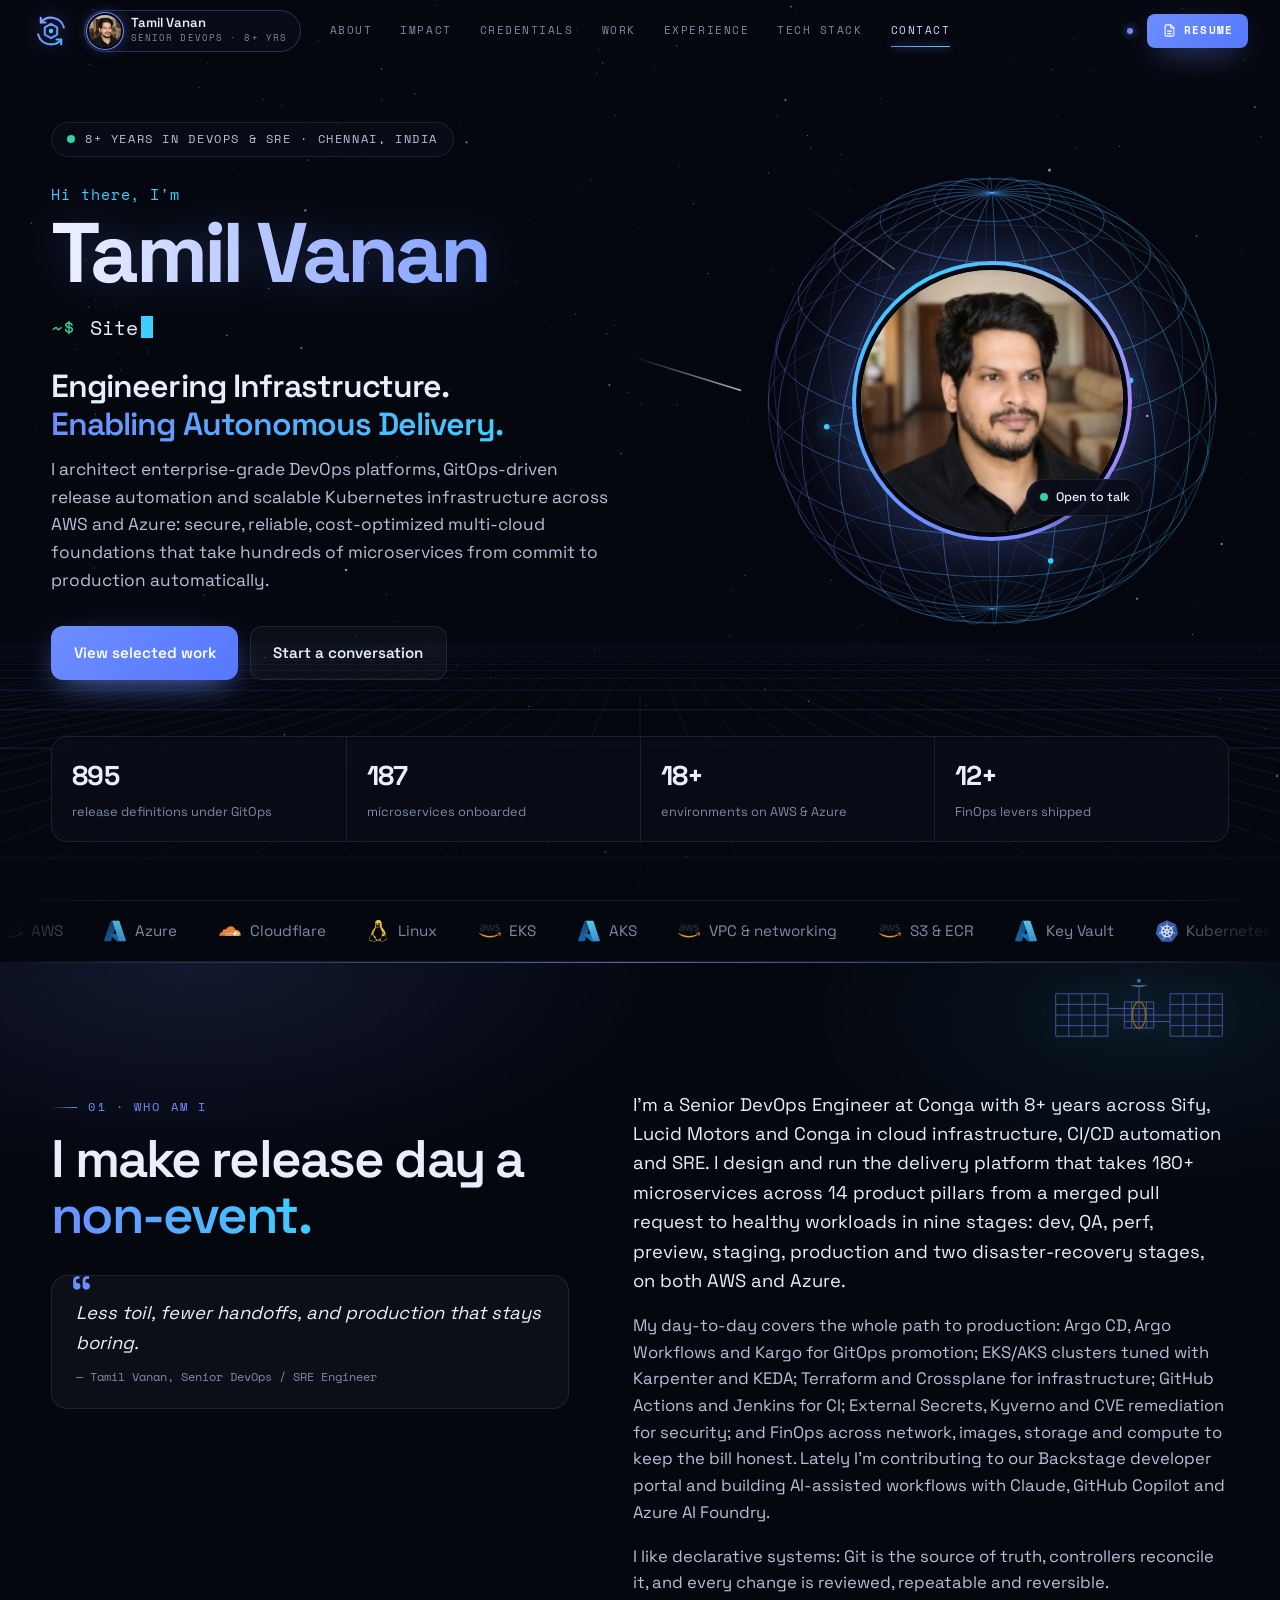
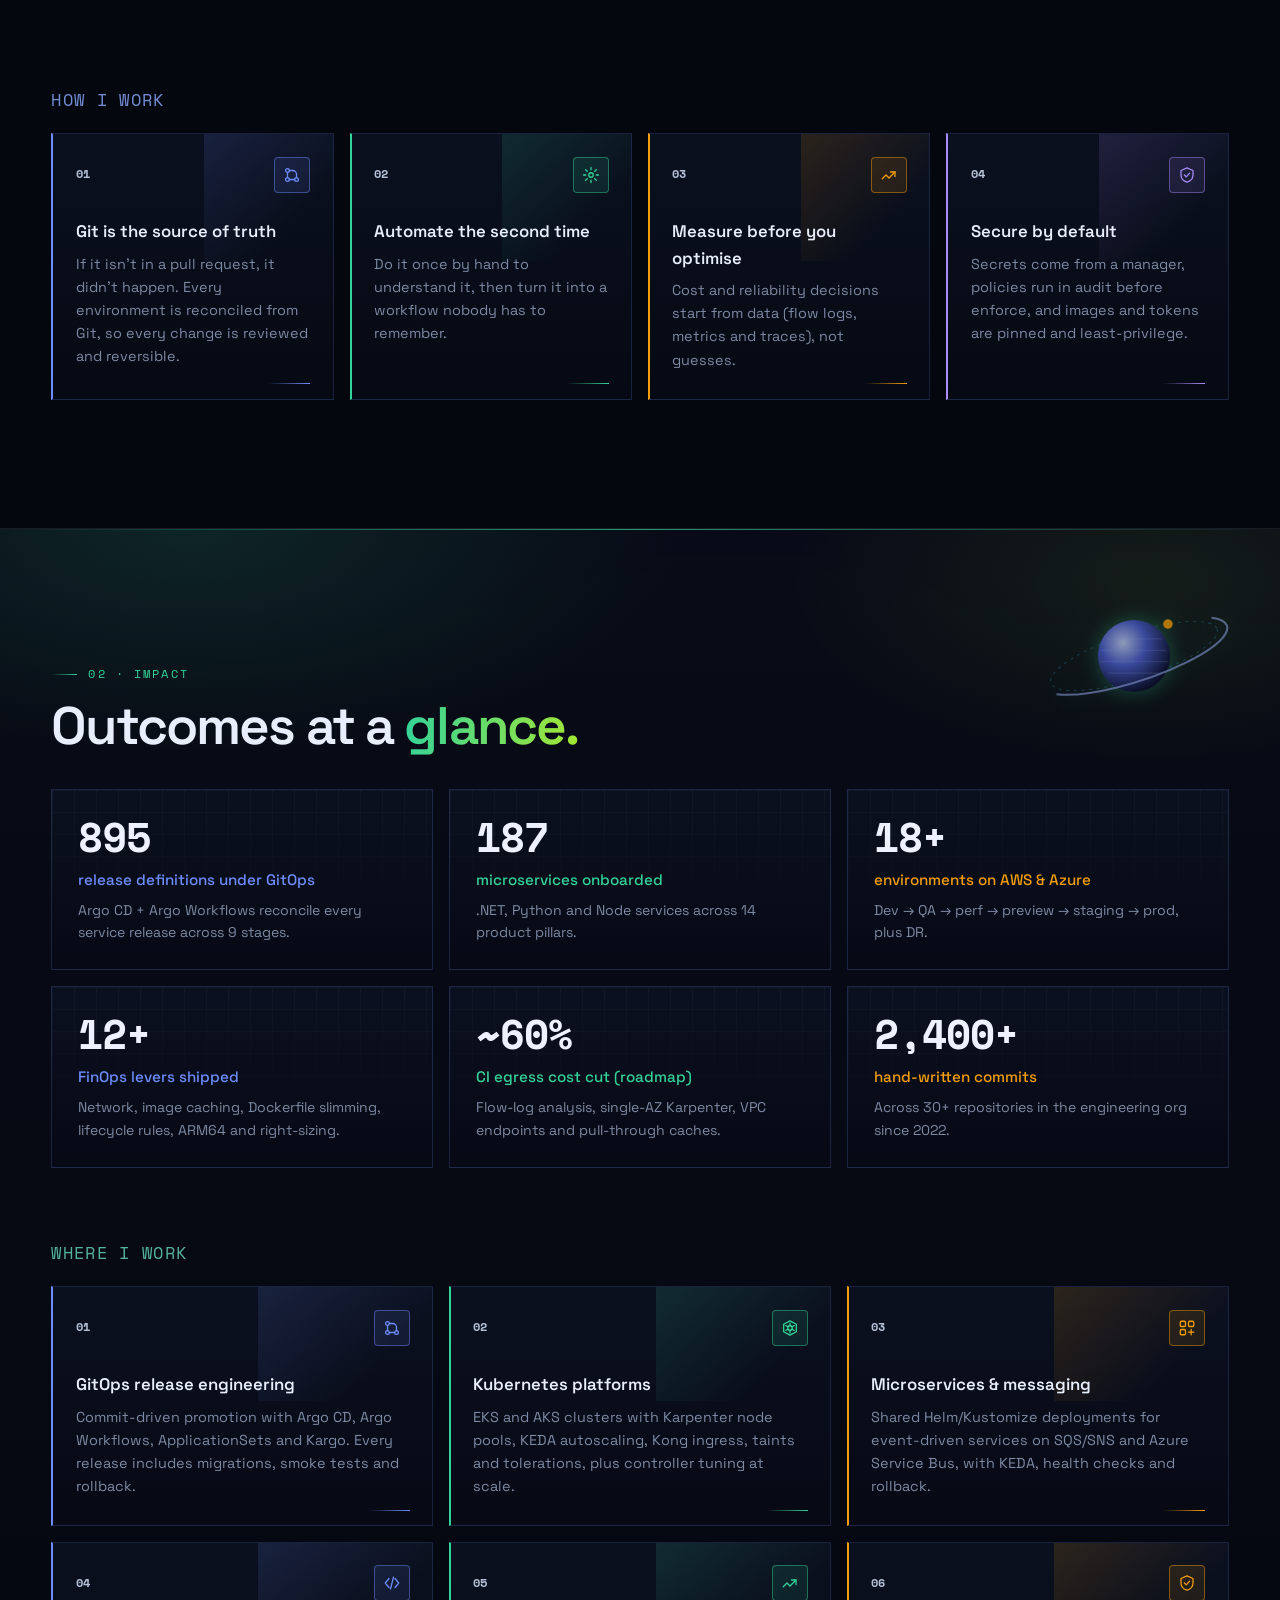
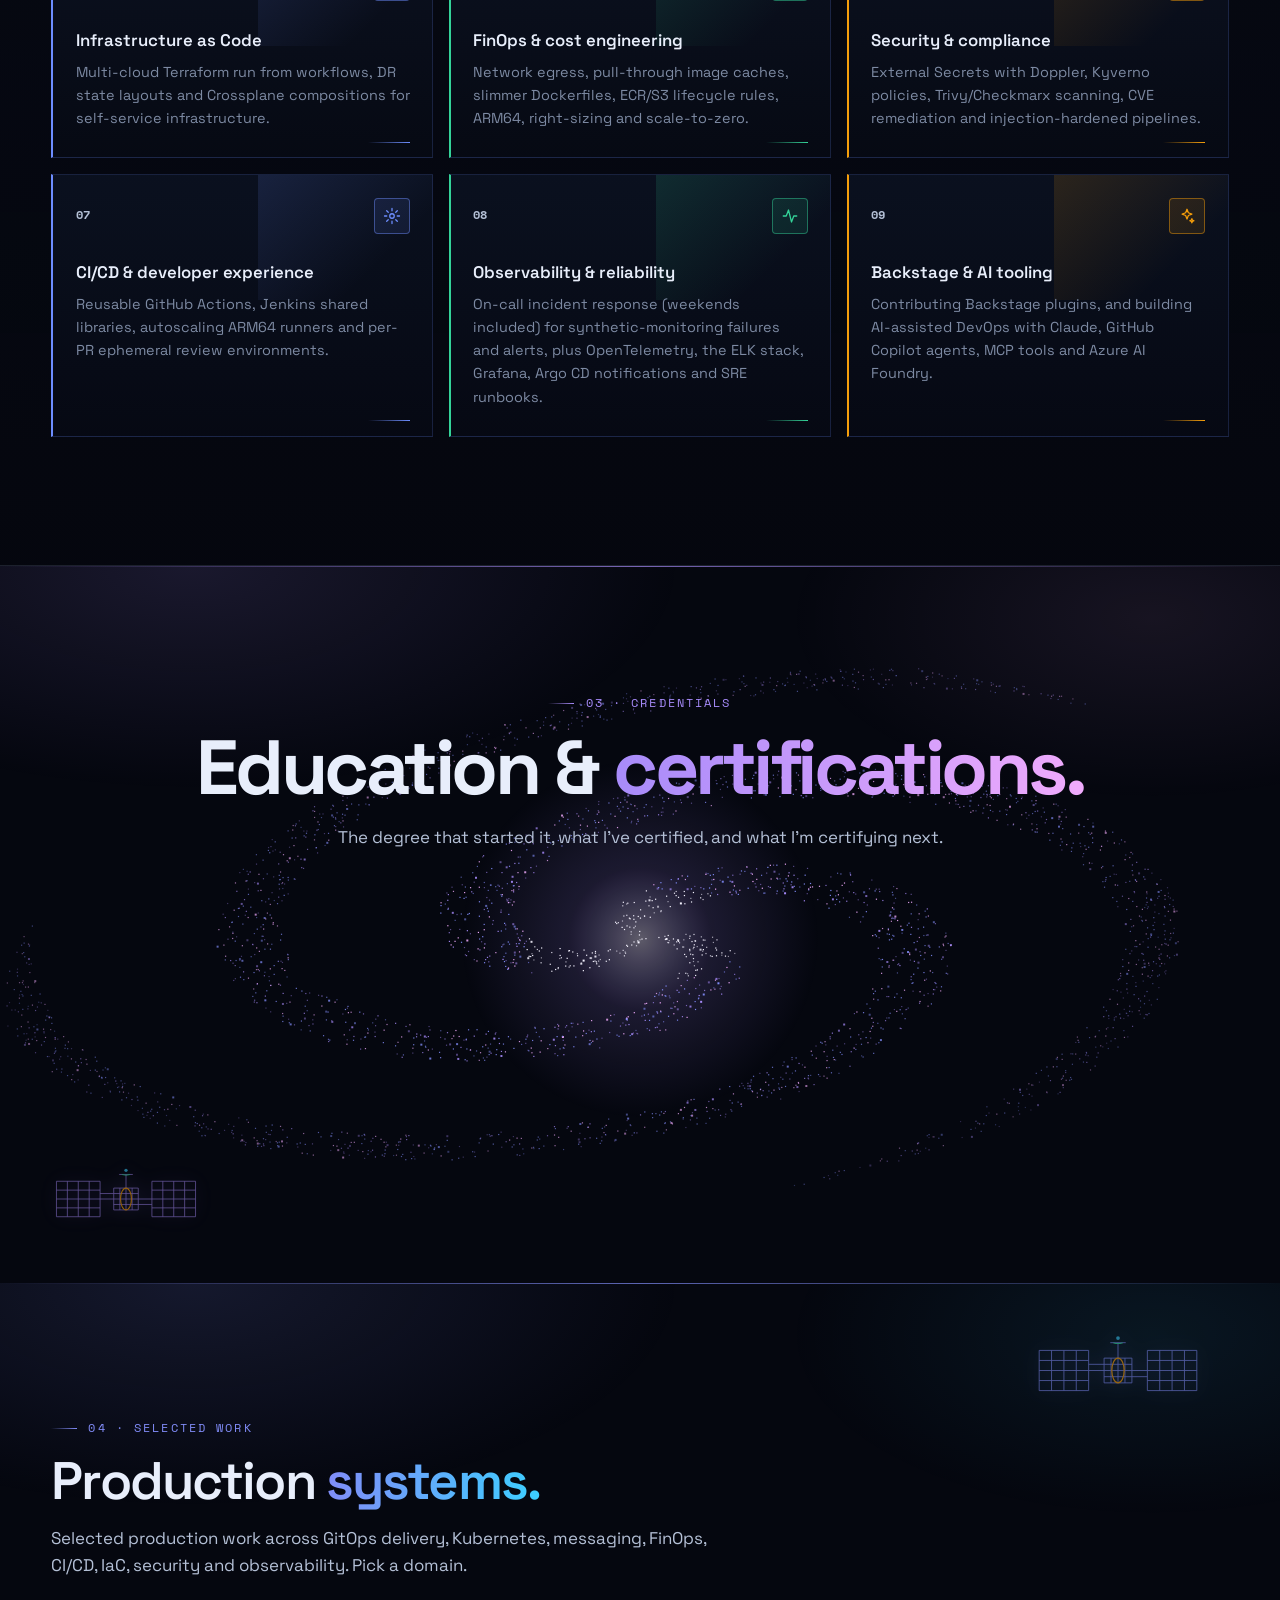
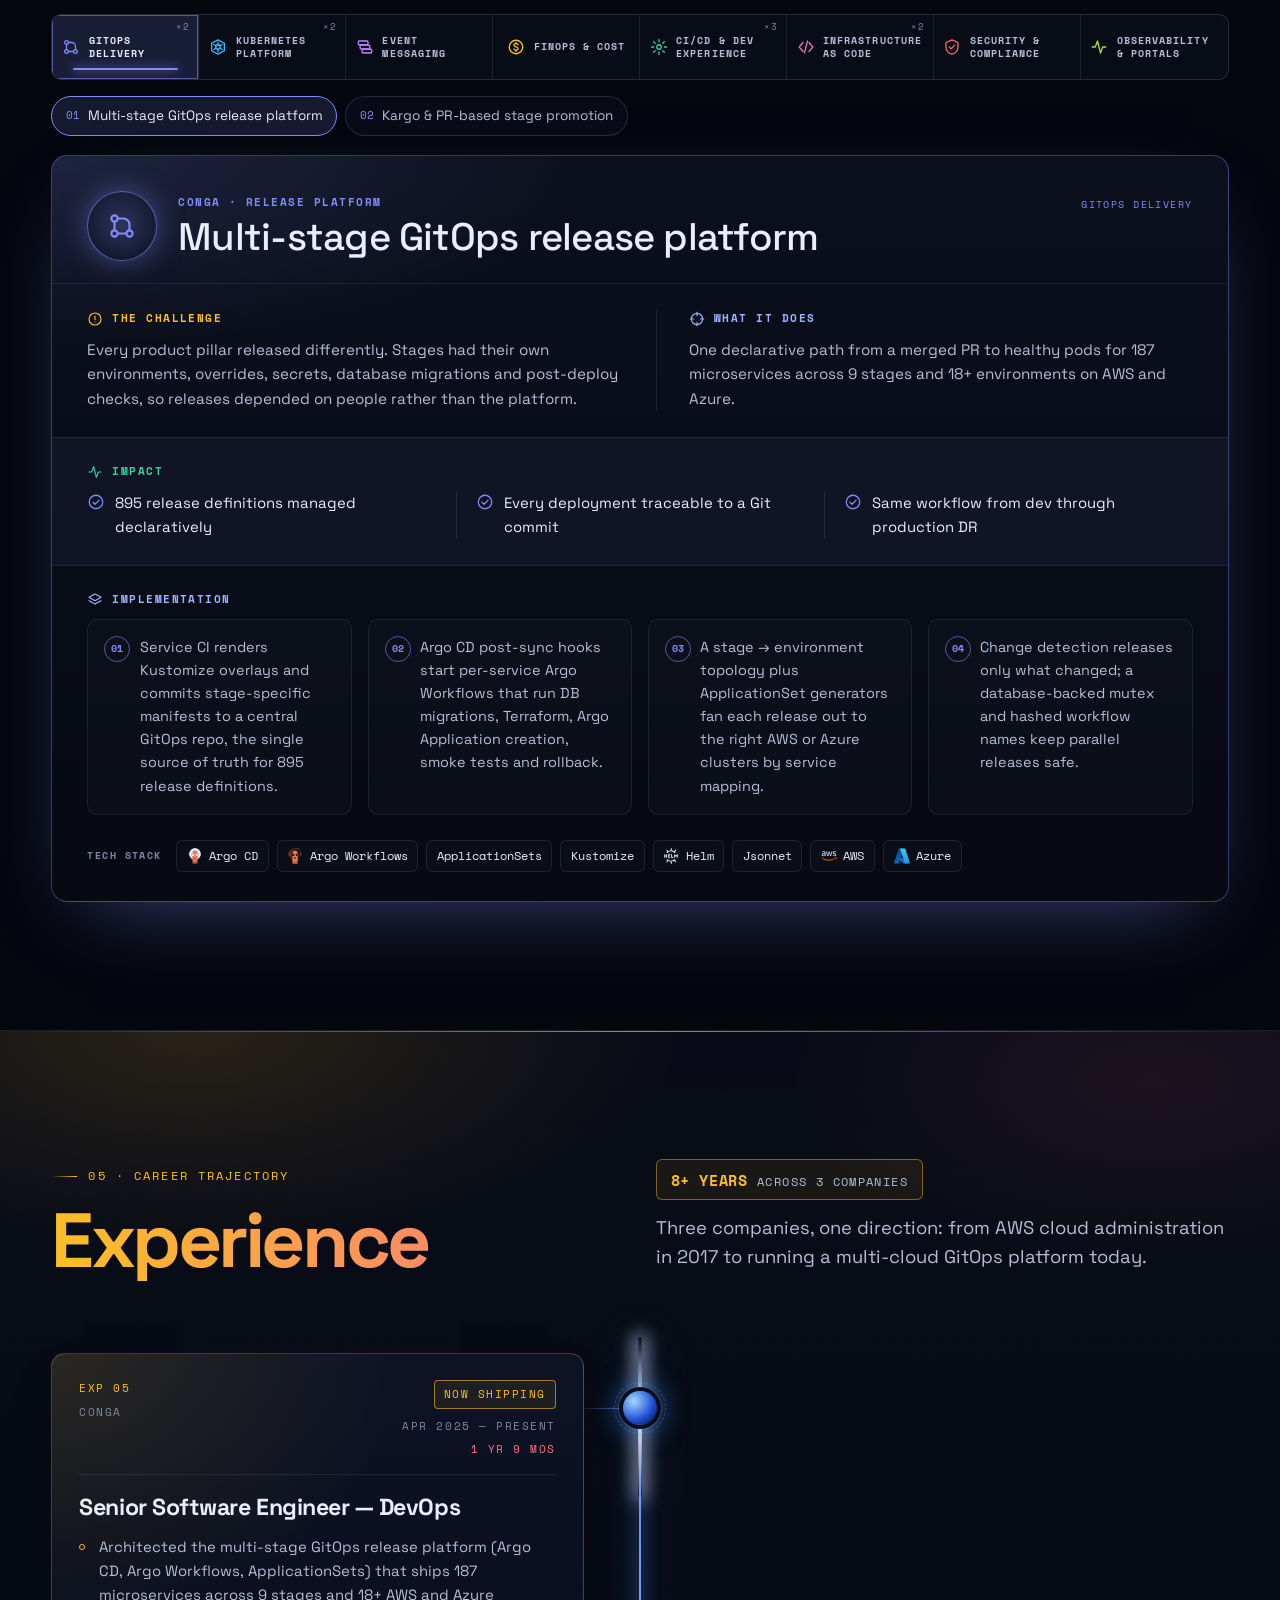
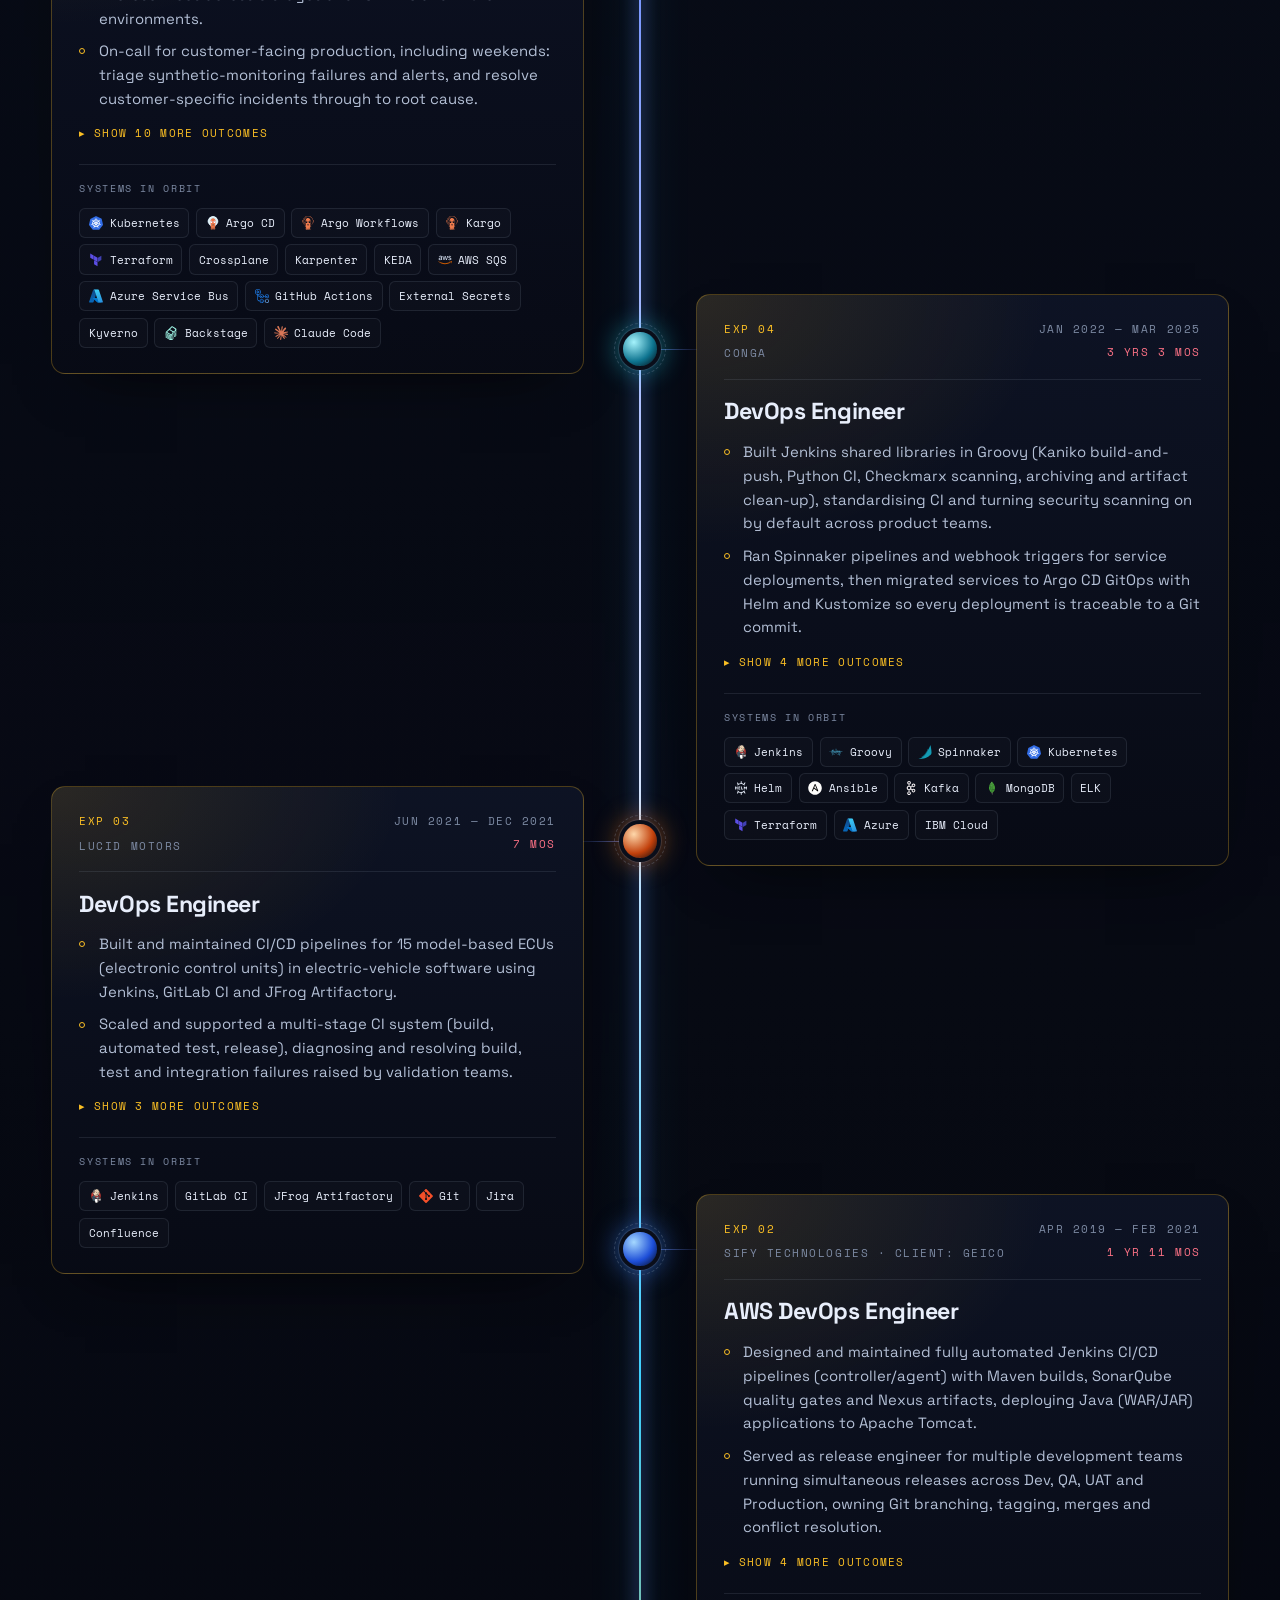
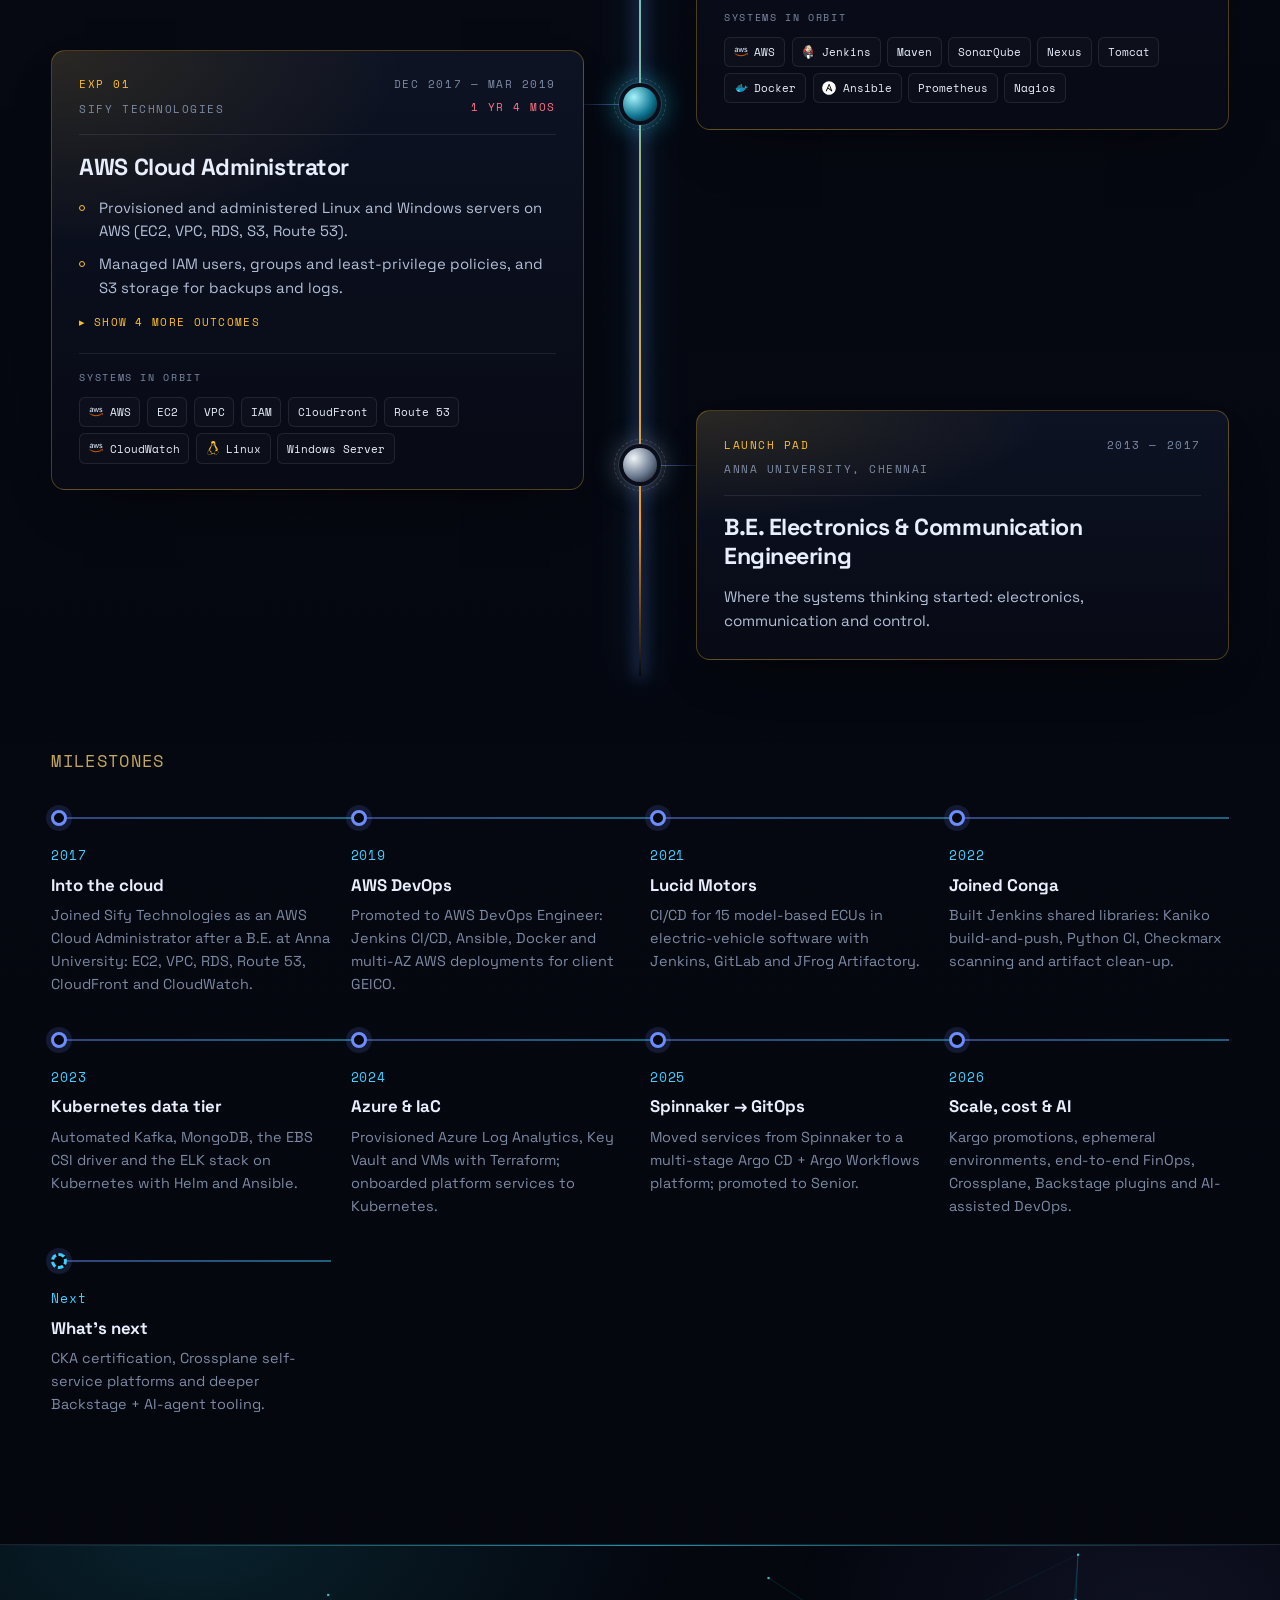
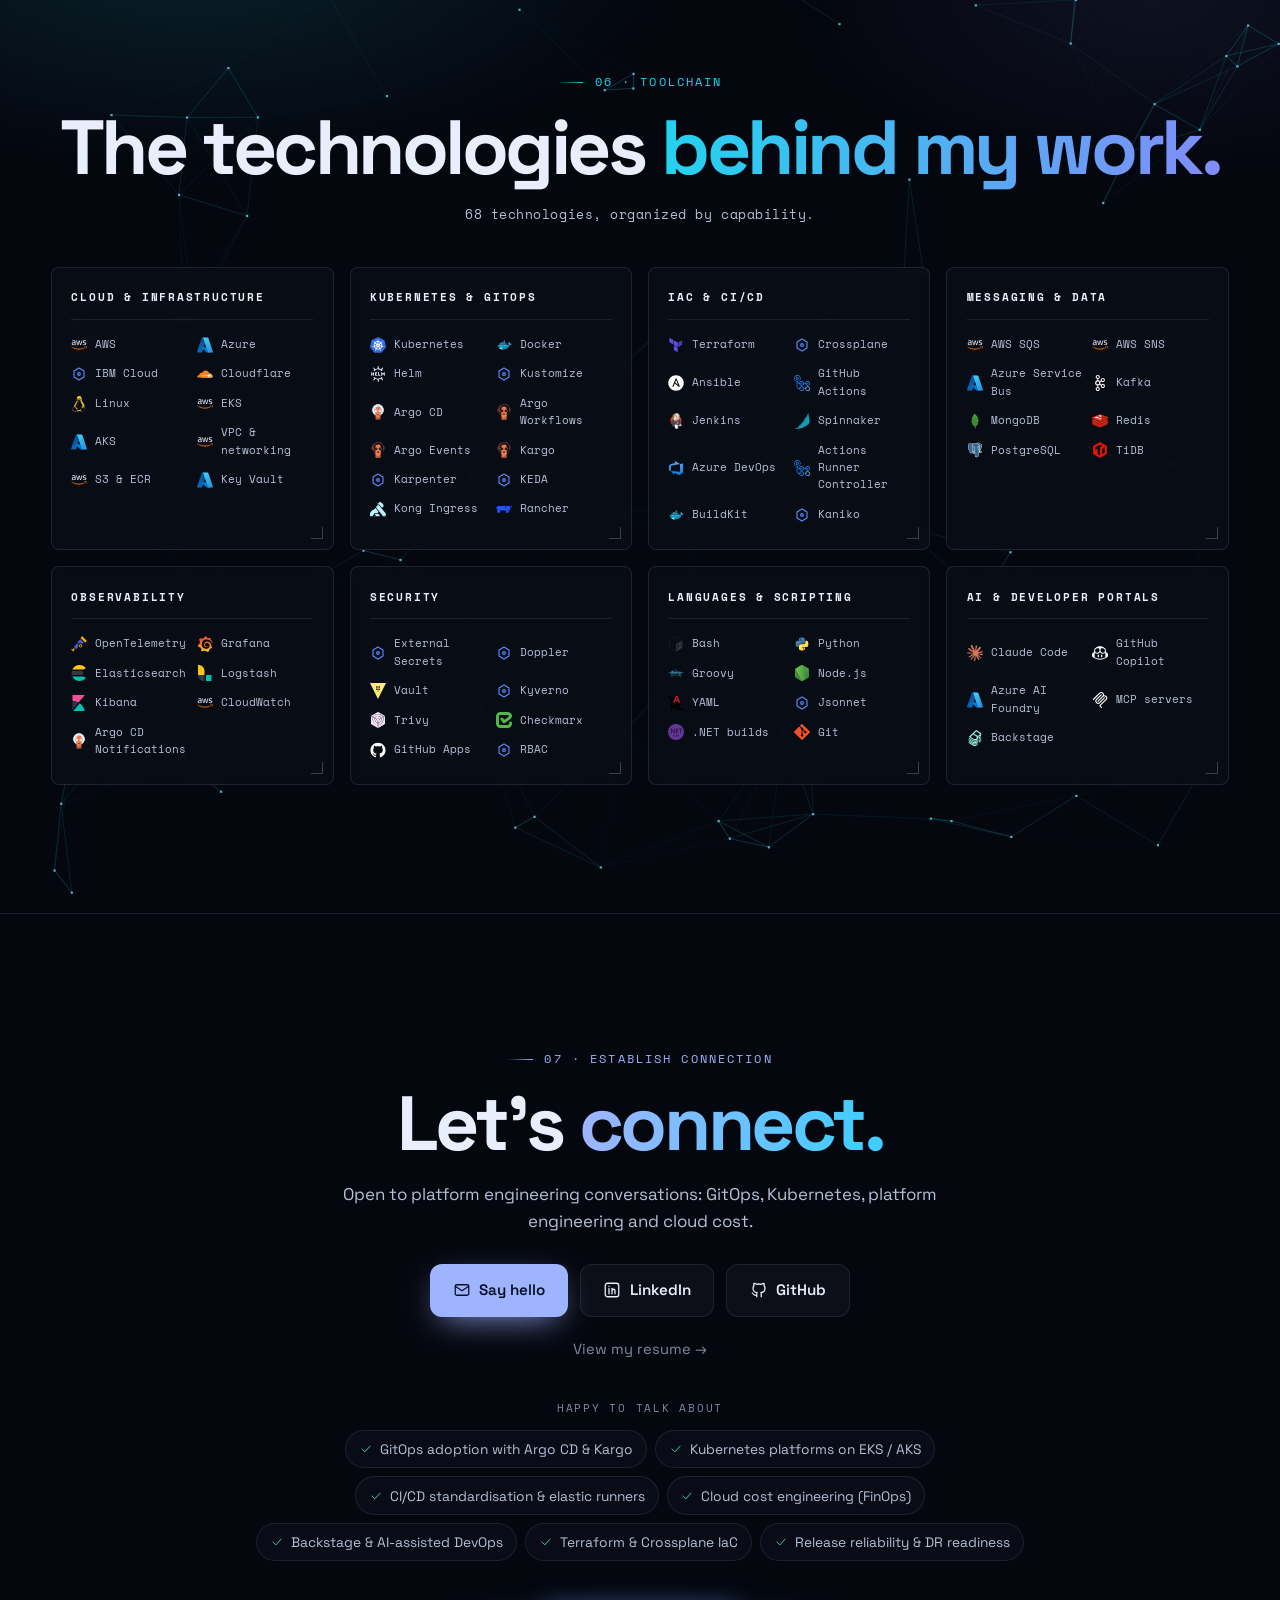
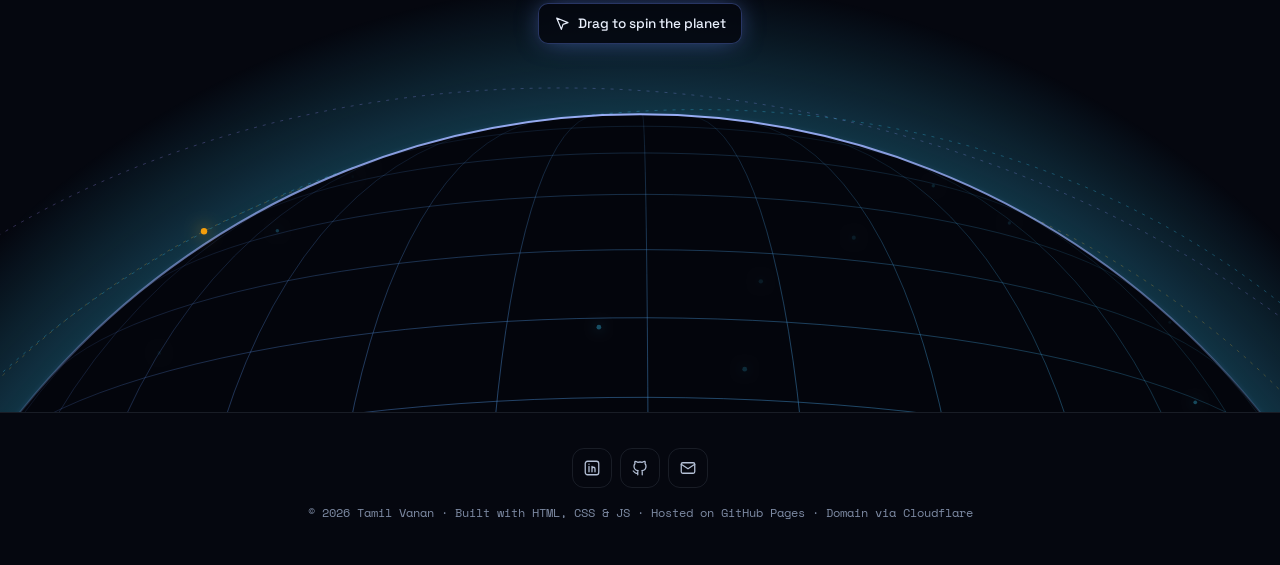
==== commit c55934e2: "Publish portfolio" ====
--- a/designs/orbit/index.html
+++ b/designs/orbit/index.html
@@ -7,6 +7,18 @@
   <meta name="site-root" content="../../" />
   <title>Tamil Vanan — Senior DevOps & SRE Engineer</title>
   <meta name="description" content="Senior DevOps / SRE Engineer architecting GitOps-driven release automation, scalable Kubernetes infrastructure and cost-optimized multi-cloud foundations on AWS and Azure." />
+  <link rel="canonical" href="https://tamilvanan-devops.github.io/" />
+  <!-- Link previews (LinkedIn, Slack, X). Image: ./scripts/build-og-image.sh. Update the URLs if the domain changes. -->
+  <meta property="og:type" content="website" />
+  <meta property="og:site_name" content="Tamil Vanan" />
+  <meta property="og:title" content="Tamil Vanan — Senior DevOps & Site Reliability Engineer" />
+  <meta property="og:description" content="Portfolio and resume: a GitOps release platform for 187 microservices on AWS and Azure, Kubernetes, Terraform, on-call SRE, FinOps and AI-assisted DevOps." />
+  <meta property="og:url" content="https://tamilvanan-devops.github.io/" />
+  <meta property="og:image" content="https://tamilvanan-devops.github.io/assets/img/og-card.png" />
+  <meta property="og:image:width" content="1200" />
+  <meta property="og:image:height" content="630" />
+  <meta property="og:image:alt" content="Tamil Vanan, Senior DevOps & Site Reliability Engineer" />
+  <meta name="twitter:card" content="summary_large_image" />
   <meta name="theme-color" content="#05070f" />
   <link rel="icon" href="../../assets/img/favicon.svg" type="image/svg+xml" />
   <link rel="preconnect" href="https://fonts.googleapis.com" />
